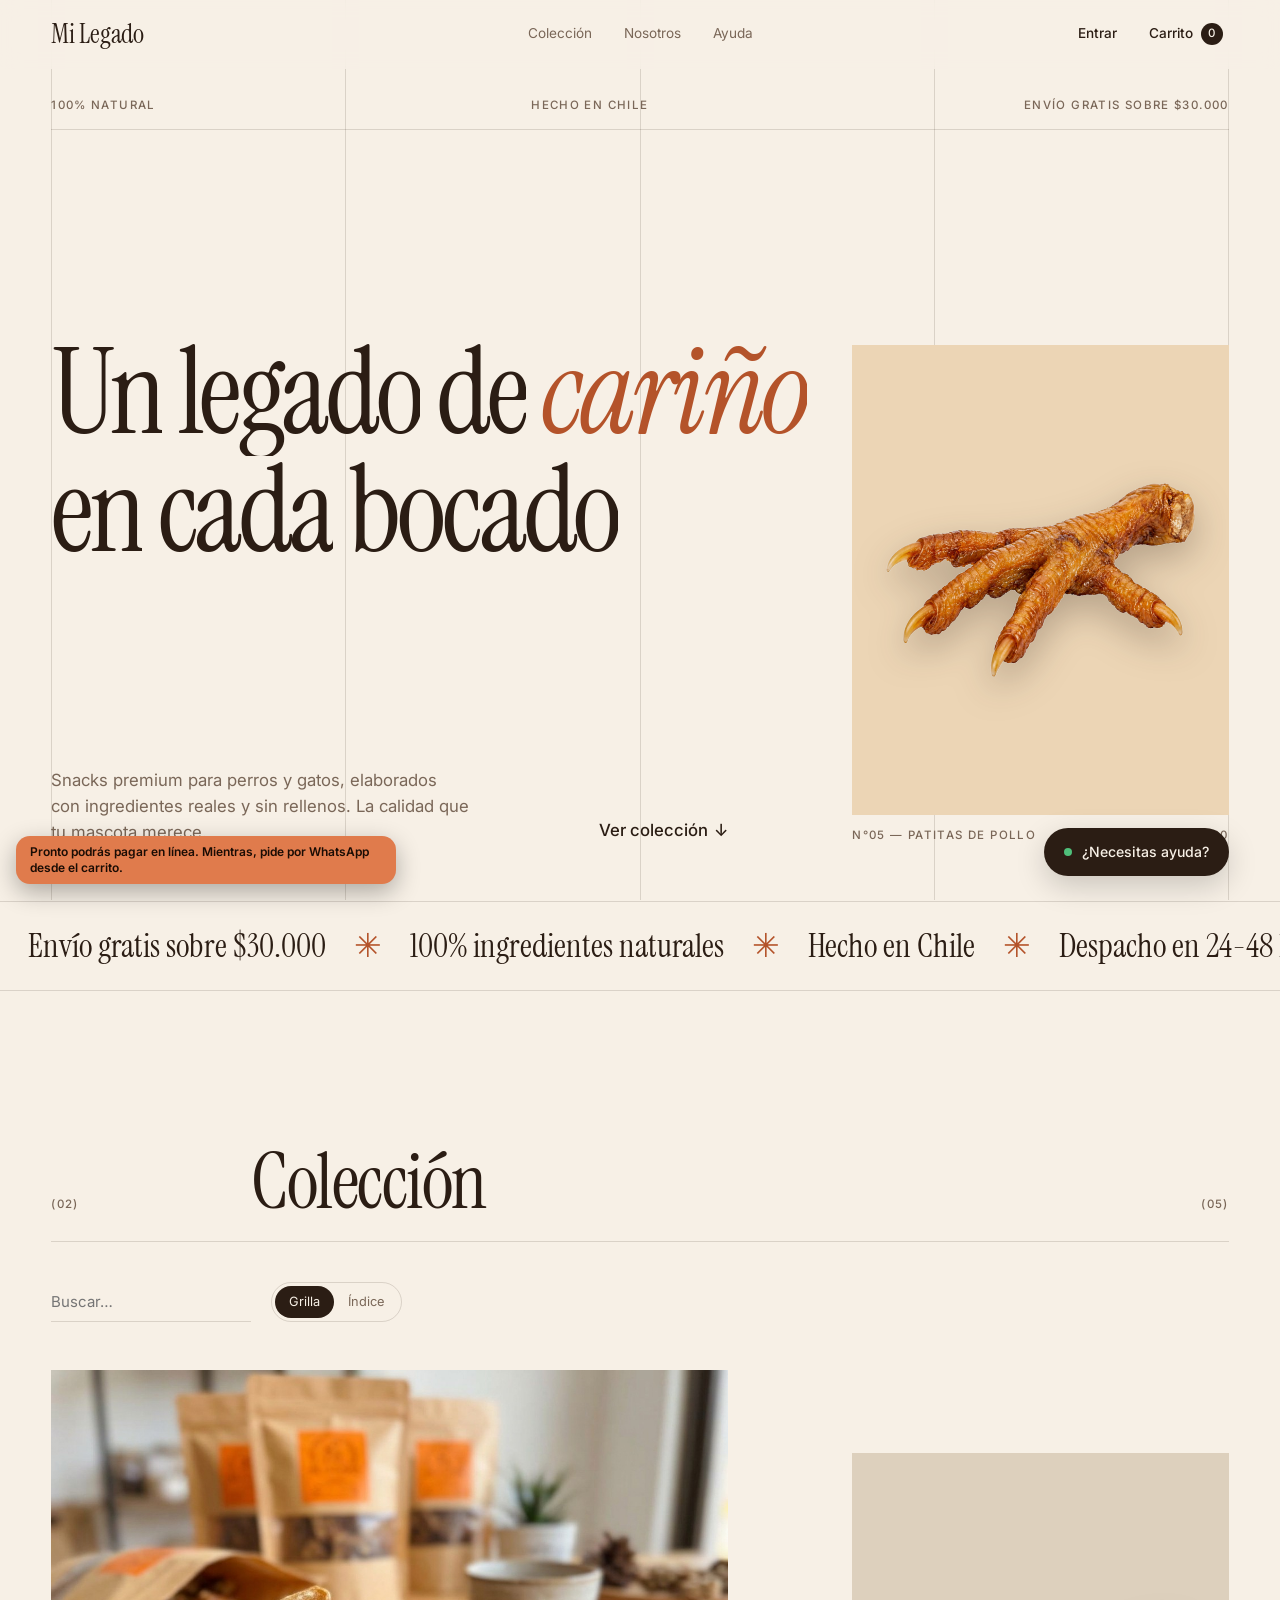
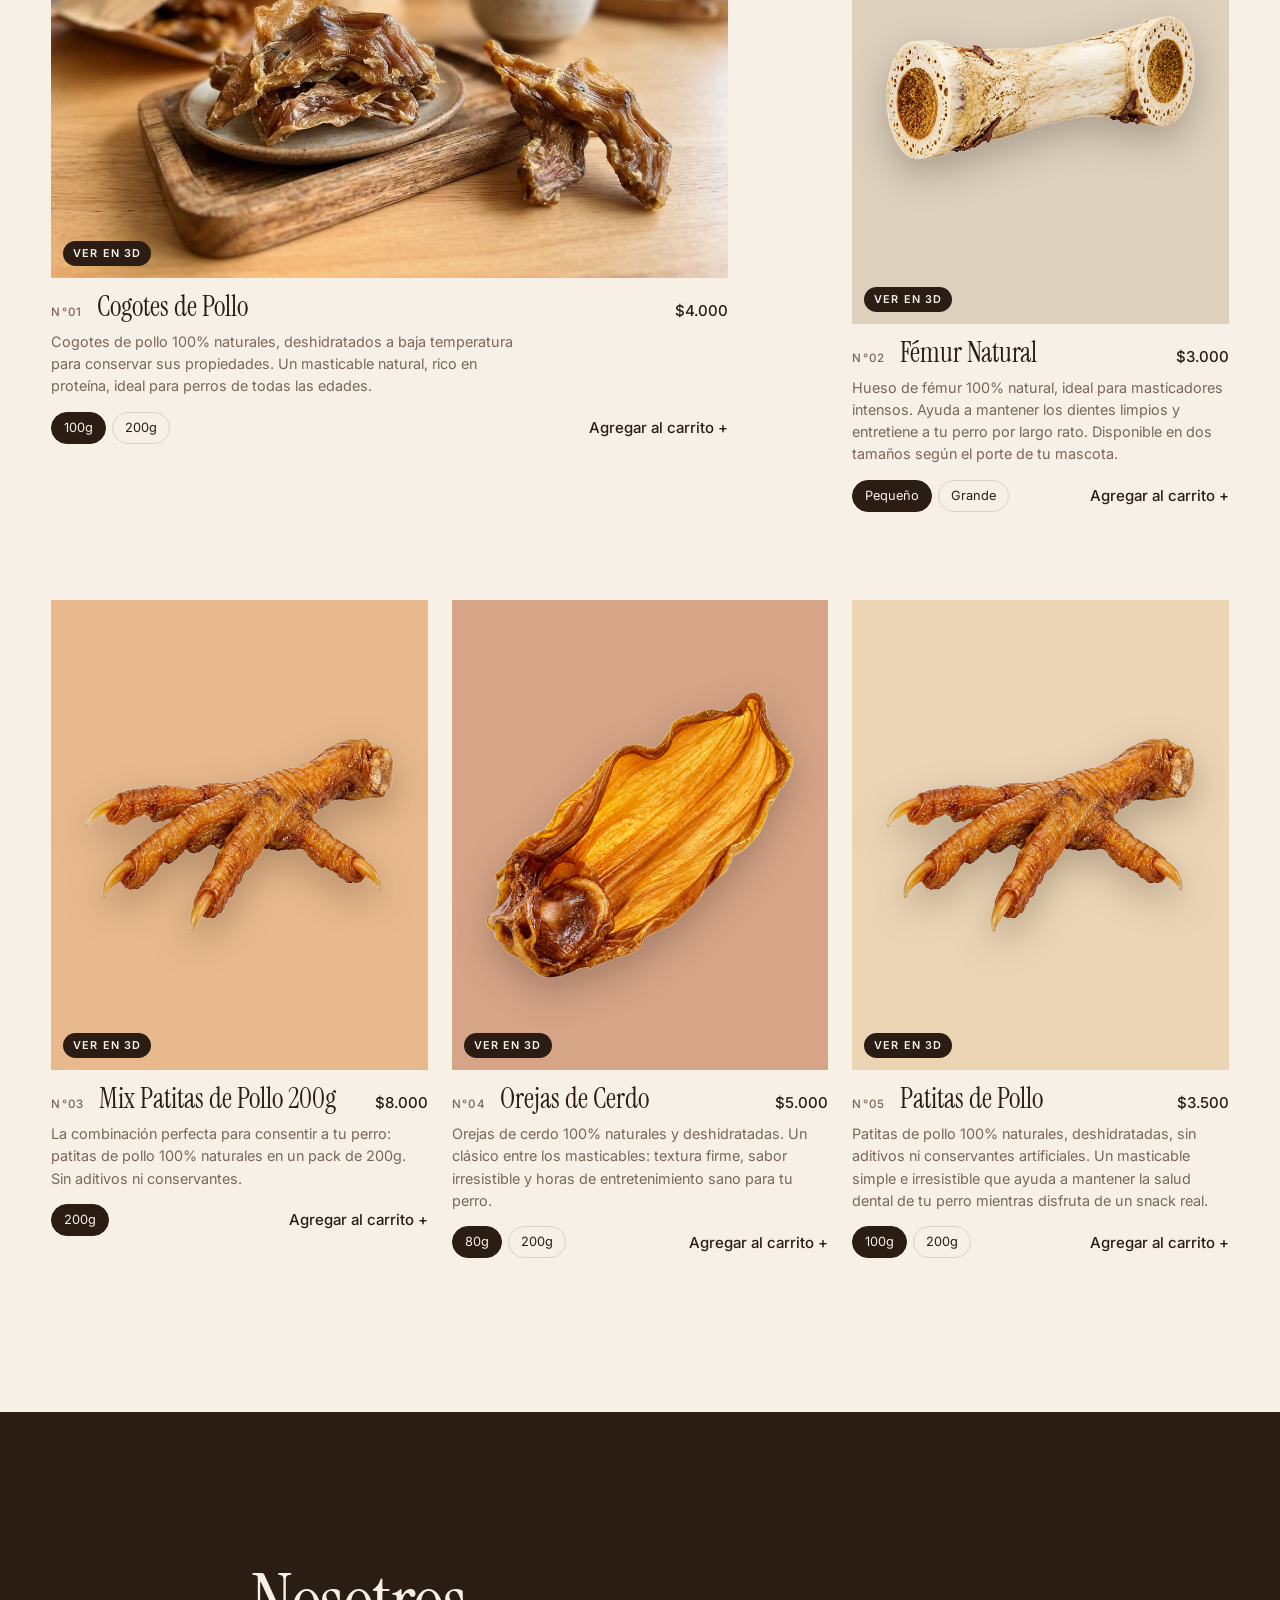
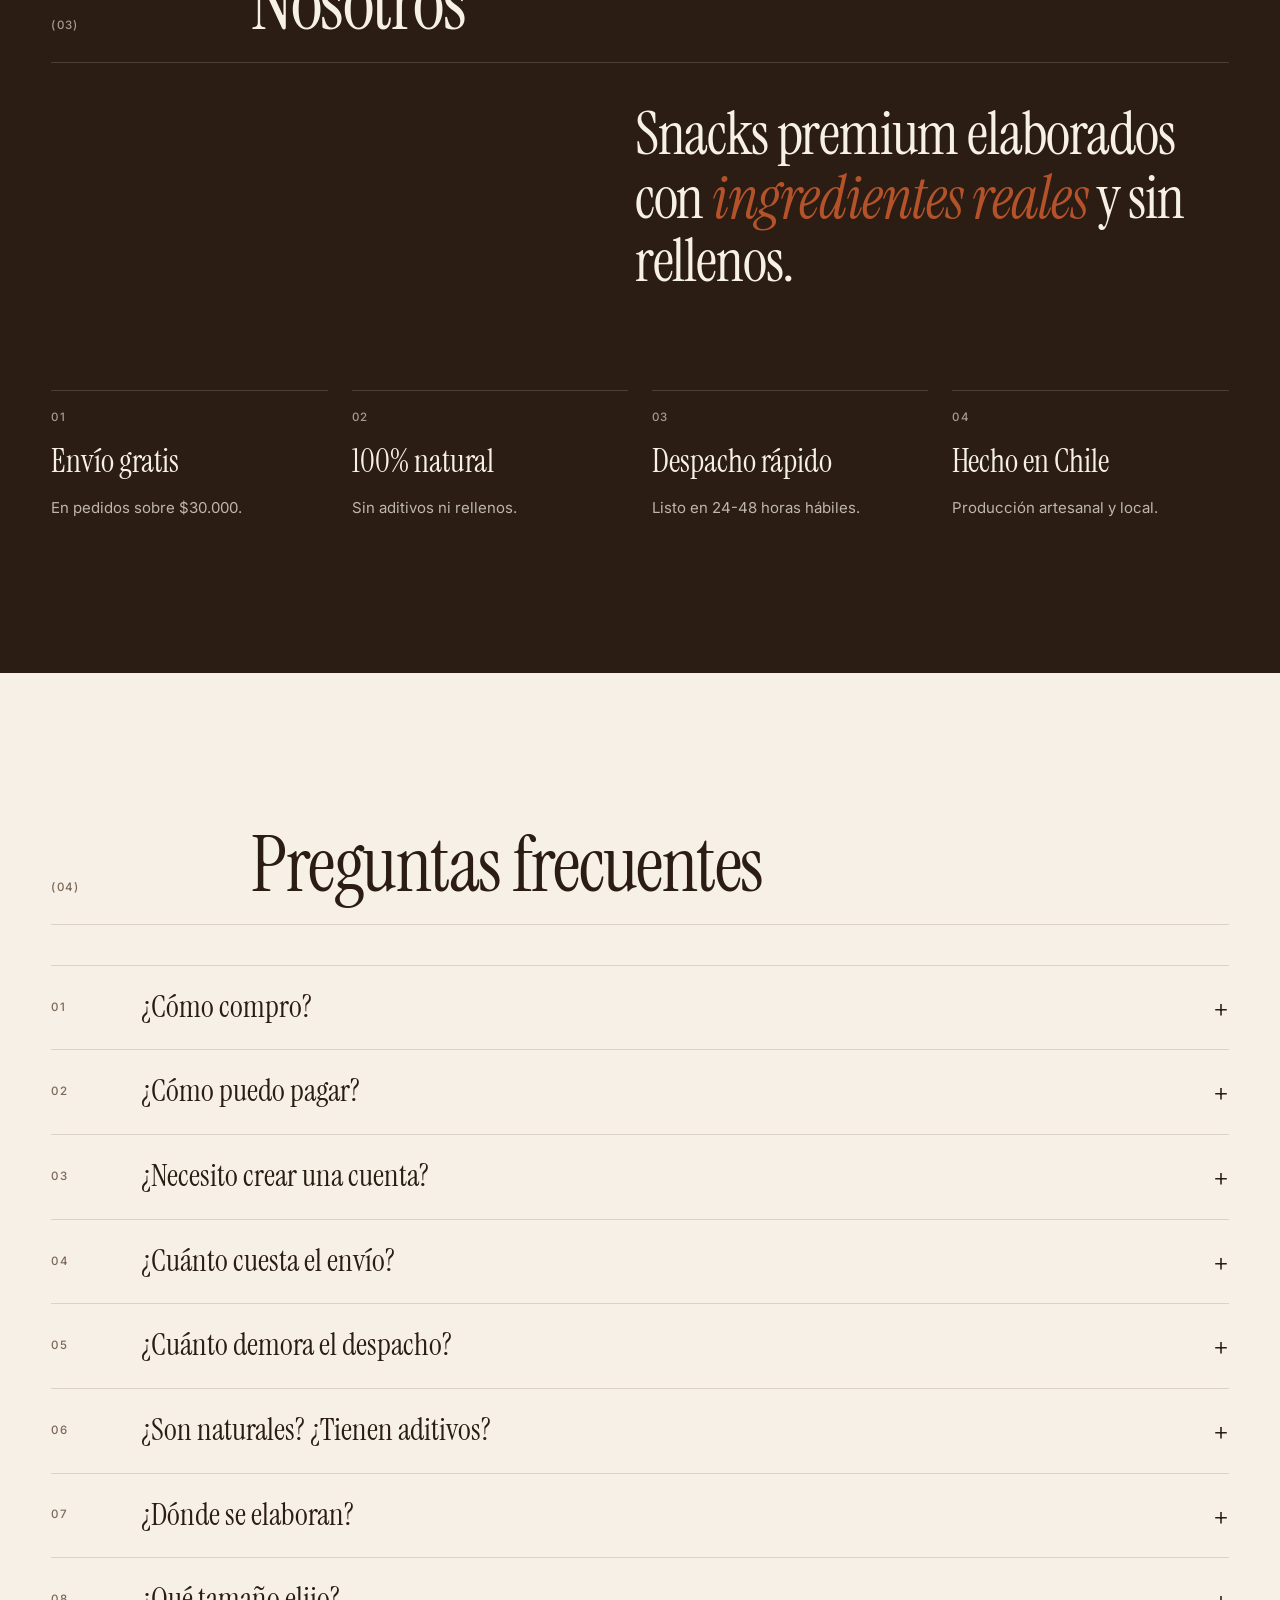
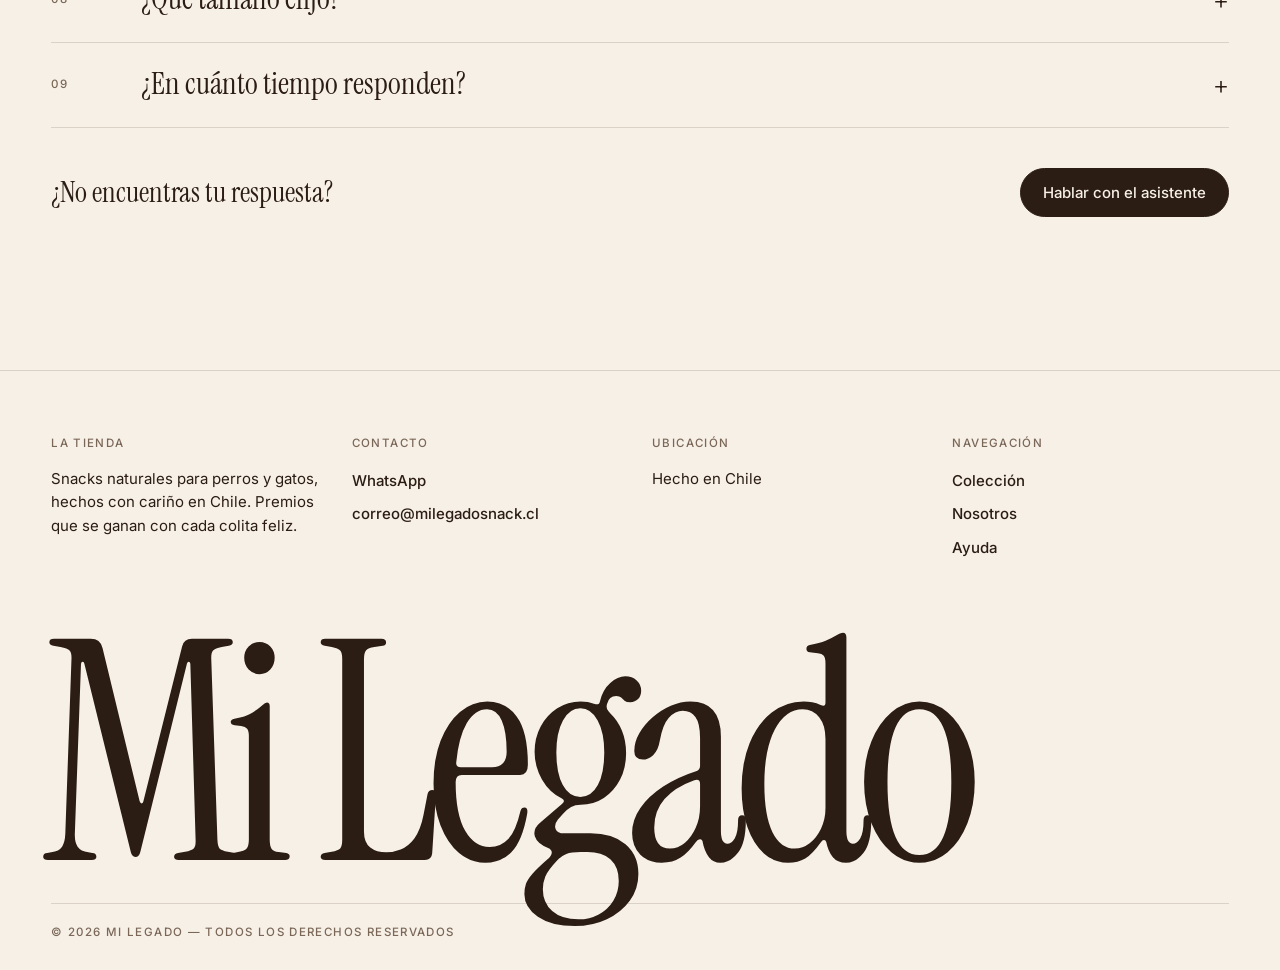
==== index.html @ 140f0224 "Add files via upload" ====
<!doctype html>
<html lang="es">
<head>
  <meta charset="utf-8">
  <meta name="viewport" content="width=device-width, initial-scale=1">
  <title>Mi Legado</title>
  <meta name="description" content="Snacks naturales para perros, hechos con cariño en Chile. Envío gratis sobre $30.000.">
  <meta name="theme-color" content="#2b1d14">
  <link rel="icon" href="data:image/svg+xml,<svg xmlns='http://www.w3.org/2000/svg' viewBox='0 0 100 100'><text y='.9em' font-size='90'>🐾</text></svg>">
  <link rel="preconnect" href="https://fonts.googleapis.com">
  <link rel="preconnect" href="https://fonts.gstatic.com" crossorigin>
  <link rel="stylesheet" href="https://fonts.googleapis.com/css2?family=Instrument+Serif:ital@0;1&family=Inter:wght@400;500;600&display=swap">
  <link rel="stylesheet" href="css/styles.css">
  <!-- Colores propios de cada tienda: se cambian en css/marca.css -->
  <link rel="stylesheet" href="css/marca.css">
  <link rel="stylesheet" href="css/compra.css">
</head>
<body>
  <!-- Líneas verticales de grilla, típicas de las webs de arquitectura -->
  <div class="lineas" aria-hidden="true"><span></span><span></span><span></span><span></span><span></span></div>

  <header class="cabecera" id="cabecera">
    <div class="contenedor cabecera__fila">
      <a href="#inicio" class="marca" id="marca">Atelier</a>
      <nav class="nav" aria-label="Principal">
        <a href="#coleccion">Colección</a>
        <a href="#nosotros">Nosotros</a>
        <a href="#preguntas">Ayuda</a>
      </nav>
      <div class="cabecera__acciones">
        <button type="button" class="btn-carrito" id="abrir-cuenta">Mi cuenta</button>
        <button type="button" class="btn-carrito" id="abrir-carrito" aria-label="Abrir carrito">
          Carrito <span class="contador" id="contador">0</span>
        </button>
      </div>
    </div>
  </header>

  <main id="inicio">
    <section class="contenedor hero">
      <div class="hero__meta etiqueta-texto">
        <span id="hero-etiqueta">(01) Inicio</span>
        <span id="hero-ciudad"></span>
        <span id="hero-envio"></span>
      </div>
      <h1 class="hero__titulo" id="titular"></h1>
      <div class="hero__pie">
        <p class="hero__bajada" id="bajada"></p>
        <a href="#coleccion" class="enlace enlace--grande">Ver colección <span aria-hidden="true">↓</span></a>
      </div>
      <figure class="hero__figura" id="hero-figura"></figure>
    </section>

    <div class="cinta" aria-hidden="true"><div class="cinta__pista" id="cinta"></div></div>

    <section class="contenedor seccion" id="coleccion">
      <header class="seccion__cabecera">
        <span class="etiqueta-texto">(02)</span>
        <h2 class="seccion__titulo">Colección</h2>
        <span class="etiqueta-texto" id="conteo"></span>
      </header>
      <div class="controles">
        <div class="filtros" id="filtros" role="group" aria-label="Categorías"></div>
        <div class="controles__der">
          <input type="search" id="buscar" class="buscador" placeholder="Buscar…" aria-label="Buscar productos">
          <div class="vista" role="group" aria-label="Tipo de vista">
            <button type="button" id="vista-grilla" aria-pressed="true">Grilla</button>
            <button type="button" id="vista-indice" aria-pressed="false">Índice</button>
          </div>
        </div>
      </div>
      <p class="sin-resultados" id="sin-resultados" hidden>No encontramos productos con esa búsqueda.</p>
      <div class="productos" id="productos" data-vista="grilla"></div>
    </section>

    <section class="seccion seccion--oscura" id="nosotros">
      <div class="contenedor">
        <header class="seccion__cabecera">
          <span class="etiqueta-texto">(03)</span>
          <h2 class="seccion__titulo">Nosotros</h2>
        </header>
        <p class="declaracion" id="nosotros-frase"></p>
        <ol class="valores" id="valores"></ol>
      </div>
    </section>

    <section class="contenedor seccion" id="preguntas">
      <header class="seccion__cabecera">
        <span class="etiqueta-texto">(04)</span>
        <h2 class="seccion__titulo">Preguntas frecuentes</h2>
      </header>
      <div class="acordeon" id="acordeon"></div>
      <div class="ayuda-cta">
        <p>¿No encuentras tu respuesta?</p>
        <button type="button" class="btn btn--solido" id="abrir-asistente">Hablar con el asistente</button>
      </div>
    </section>
  </main>

  <footer class="pie">
    <div class="contenedor">
      <div class="pie__columnas">
        <div class="pie__descripcion">
          <p class="etiqueta-texto">La tienda</p>
          <p id="pie-descripcion"></p>
        </div>
        <div>
          <p class="etiqueta-texto">Contacto</p>
          <button type="button" class="enlace" id="pie-whatsapp">WhatsApp</button>
          <a class="enlace" id="pie-correo" href="#"></a>
        </div>
        <div>
          <p class="etiqueta-texto">Ubicación</p>
          <p id="pie-ciudad"></p>
        </div>
        <div>
          <p class="etiqueta-texto">Navegación</p>
          <a class="enlace" href="#coleccion">Colección</a>
          <a class="enlace" href="#nosotros">Nosotros</a>
          <a class="enlace" href="#preguntas">Ayuda</a>
        </div>
      </div>
      <p class="pie__marca" id="pie-marca" aria-hidden="true"></p>
      <p class="pie__legal etiqueta-texto">© <span id="anio"></span> <span id="pie-nombre"></span> — Todos los derechos reservados</p>
    </div>
  </footer>

  <!-- Carrito -->
  <div class="fondo" id="fondo" hidden></div>
  <aside class="carrito" id="carrito" role="dialog" aria-modal="true" aria-labelledby="titulo-carrito" inert>
    <div class="carrito__cabecera">
      <h2 id="titulo-carrito">Carrito</h2>
      <button type="button" class="btn-icono" id="cerrar-carrito" aria-label="Cerrar carrito">✕</button>
    </div>
    <div class="carrito__items" id="items"></div>
    <div class="carrito__pie">
      <div class="envio-gratis" id="envio-gratis" hidden>
        <p id="envio-gratis-texto"></p>
        <div class="envio-gratis__barra"><span id="envio-gratis-barra"></span></div>
      </div>
      <div class="total"><span class="etiqueta-texto">Subtotal</span><strong id="total">$0</strong></div>
      <button type="button" class="btn btn--solido btn--ancho" id="ir-a-pagar">Ir a pagar</button>
      <details class="otra-forma">
        <summary>Prefiero pedir por WhatsApp</summary>
        <label class="campo">Tu nombre
          <input type="text" id="cliente-nombre" autocomplete="name" maxlength="60">
        </label>
        <label class="campo">Notas (dirección, tamaño…)
          <textarea id="cliente-notas" rows="2" maxlength="300"></textarea>
        </label>
        <button type="button" class="btn btn--ancho" id="pedir">Pedir por WhatsApp</button>
      </details>
      <button type="button" class="enlace enlace--suave" id="vaciar">Vaciar carrito</button>
    </div>
  </aside>

  <!-- Pago -->
  <div class="fondo" id="fondo-compra" hidden></div>
  <aside class="panel" id="pago" role="dialog" aria-modal="true" aria-labelledby="titulo-pago" inert>
    <div class="carrito__cabecera">
      <h2 id="titulo-pago">Pagar</h2>
      <button type="button" class="btn-icono" data-cerrar aria-label="Cerrar pago">✕</button>
    </div>
    <form class="panel__cuerpo" id="form-pago" novalidate>
      <p class="aviso-pruebas" id="aviso-pruebas" hidden>Modo de prueba: los pagos son <b>simulados</b> y no se cobra dinero real.</p>
      <p class="panel__sesion" id="pago-sesion"></p>

      <fieldset class="grupo">
        <legend class="etiqueta-texto">1 · Tus datos</legend>
        <label class="campo">Nombre y apellido <input name="nombre" autocomplete="name" maxlength="80" required></label>
        <label class="campo">Correo <input name="email" type="email" autocomplete="email" maxlength="120" required></label>
        <label class="campo">Teléfono <input name="telefono" type="tel" autocomplete="tel" maxlength="20" placeholder="+56 9 1234 5678" required></label>
      </fieldset>

      <fieldset class="grupo" id="grupo-despacho">
        <legend class="etiqueta-texto">2 · Despacho</legend>
        <label class="campo">Dirección <input name="direccion" autocomplete="street-address" maxlength="160" placeholder="Calle, número, depto." required></label>
        <div class="campos-2">
          <label class="campo">Comuna <input name="comuna" autocomplete="address-level2" maxlength="60" required></label>
          <label class="campo">Región <select name="region" id="region" autocomplete="address-level1"></select></label>
        </div>
      </fieldset>

      <fieldset class="grupo">
        <legend class="etiqueta-texto">3 · Cómo quieres pagar</legend>
        <div class="metodos" id="metodos"></div>
      </fieldset>

      <label class="campo">Notas para el pedido (opcional) <textarea name="notas" rows="2" maxlength="300"></textarea></label>
      <label class="check" id="guardar-datos-caja" hidden><input type="checkbox" name="guardarDatos" checked> Guardar mis datos para la próxima compra</label>

      <div class="resumen" id="resumen"></div>
      <p class="error-form" id="error-pago" role="alert" hidden></p>
      <button type="submit" class="btn btn--solido btn--ancho" id="boton-pagar">Pagar</button>
      <p class="nota-segura">🔒 Los datos de tu tarjeta se ingresan directamente en el medio de pago. Nunca pasan por esta página.</p>
    </form>
  </aside>

  <!-- Mi cuenta -->
  <aside class="panel" id="cuenta" role="dialog" aria-modal="true" aria-labelledby="titulo-cuenta" inert>
    <div class="carrito__cabecera">
      <h2 id="titulo-cuenta">Mi cuenta</h2>
      <button type="button" class="btn-icono" data-cerrar aria-label="Cerrar mi cuenta">✕</button>
    </div>
    <div class="panel__cuerpo">
      <!-- Entrar -->
      <form id="form-entrar" class="pasos" data-modo="entrar">
        <p>Entra para comprar más rápido y ver tus pedidos.</p>
        <label class="campo">Correo <input name="email" type="email" autocomplete="username" maxlength="120" required></label>
        <label class="campo">Contraseña <input name="clave" type="password" autocomplete="current-password" maxlength="128" required></label>
        <button type="submit" class="btn btn--solido btn--ancho">Entrar</button>
        <div class="enlaces-cuenta">
          <button type="button" class="enlace" data-ir="crear">Crear una cuenta</button>
          <button type="button" class="enlace enlace--suave" data-ir="recuperar">¿Olvidaste tu contraseña?</button>
        </div>
      </form>
      <!-- Crear cuenta -->
      <form id="form-crear" class="pasos" data-modo="crear" hidden>
        <p>Crea tu cuenta: tus datos quedan guardados para la próxima compra.</p>
        <label class="campo">Correo <input name="email" type="email" autocomplete="username" maxlength="120" required></label>
        <label class="campo">Contraseña <input name="clave" type="password" autocomplete="new-password" minlength="8" maxlength="128" required></label>
        <label class="campo">Repite la contraseña <input name="clave2" type="password" autocomplete="new-password" minlength="8" maxlength="128" required></label>
        <p class="nota-campo">Mínimo 8 caracteres.</p>
        <button type="submit" class="btn btn--solido btn--ancho">Crear cuenta</button>
        <button type="button" class="enlace" data-ir="entrar">Ya tengo cuenta</button>
      </form>
      <!-- Olvidé mi contraseña: 1) pedir código -->
      <form id="form-recuperar" class="pasos" data-modo="recuperar" hidden>
        <p>Te enviaremos un código a tu correo para crear una contraseña nueva.</p>
        <label class="campo">Correo <input name="email" type="email" autocomplete="username" maxlength="120" required></label>
        <button type="submit" class="btn btn--solido btn--ancho">Enviarme el código</button>
        <button type="button" class="enlace" data-ir="entrar">Volver</button>
      </form>
      <!-- Olvidé mi contraseña: 2) código + clave nueva -->
      <form id="form-restablecer" class="pasos" data-modo="restablecer" hidden>
        <p id="restablecer-texto"></p>
        <label class="campo">Código <input name="codigo" inputmode="numeric" autocomplete="one-time-code" maxlength="6" pattern="\d{6}" required></label>
        <label class="campo">Contraseña nueva <input name="clave" type="password" autocomplete="new-password" minlength="8" maxlength="128" required></label>
        <label class="campo">Repite la contraseña <input name="clave2" type="password" autocomplete="new-password" minlength="8" maxlength="128" required></label>
        <button type="submit" class="btn btn--solido btn--ancho">Guardar y entrar</button>
        <button type="button" class="enlace" data-ir="entrar">Volver</button>
      </form>
      <div id="vista-cuenta" class="pasos" hidden>
        <p class="etiqueta-texto" id="cuenta-email"></p>
        <form id="form-perfil" class="pasos">
          <p class="panel__subtitulo">Mis datos</p>
          <label class="campo">Nombre y apellido <input name="nombre" autocomplete="name" maxlength="80"></label>
          <label class="campo">Teléfono <input name="telefono" type="tel" autocomplete="tel" maxlength="20"></label>
          <label class="campo">Dirección <input name="direccion" autocomplete="street-address" maxlength="160"></label>
          <div class="campos-2">
            <label class="campo">Comuna <input name="comuna" autocomplete="address-level2" maxlength="60"></label>
            <label class="campo">Región <select name="region" id="region-perfil" autocomplete="address-level1"></select></label>
          </div>
          <button type="submit" class="btn btn--ancho">Guardar mis datos</button>
        </form>
        <p class="panel__subtitulo">Mis pedidos</p>
        <div id="mis-pedidos" class="mis-pedidos"></div>
        <details class="otra-forma">
          <summary>Cambiar mi contraseña</summary>
          <form id="form-clave" class="pasos">
            <label class="campo">Contraseña actual <input name="actual" type="password" autocomplete="current-password" maxlength="128" required></label>
            <label class="campo">Contraseña nueva <input name="nueva" type="password" autocomplete="new-password" minlength="8" maxlength="128" required></label>
            <label class="campo">Repite la nueva <input name="nueva2" type="password" autocomplete="new-password" minlength="8" maxlength="128" required></label>
            <button type="submit" class="btn btn--ancho">Cambiar contraseña</button>
          </form>
        </details>
        <a class="enlace" id="ir-admin" href="/admin/" hidden>Ir al panel de administración →</a>
        <button type="button" class="enlace enlace--suave" id="salir">Cerrar sesión</button>
      </div>
      <p class="error-form" id="error-cuenta" role="alert" hidden></p>
    </div>
  </aside>

  <!-- Asistente -->
  <button type="button" class="chat-boton" id="chat-boton" aria-expanded="false" aria-controls="chat">
    <span class="chat-boton__punto" aria-hidden="true"></span> ¿Necesitas ayuda?
  </button>
  <section class="chat" id="chat" role="dialog" aria-labelledby="chat-titulo" inert>
    <header class="chat__cabecera">
      <div>
        <p class="chat__titulo" id="chat-titulo">Asistente</p>
        <p class="chat__estado etiqueta-texto"><span class="chat-boton__punto" aria-hidden="true"></span> En línea · responde al instante</p>
      </div>
      <button type="button" class="btn-icono" id="chat-cerrar" aria-label="Cerrar asistente">✕</button>
    </header>
    <div class="chat__mensajes" id="chat-mensajes" aria-live="polite"></div>
    <form class="chat__form" id="chat-form">
      <input type="text" id="chat-input" placeholder="Escribe tu consulta…" autocomplete="off" maxlength="300" aria-label="Escribe tu consulta">
      <button type="submit" class="chat__enviar" aria-label="Enviar">→</button>
    </form>
  </section>

  <div class="aviso" id="aviso" role="status" aria-live="polite"></div>

  <!-- productos.js lo genera el servidor a partir de datos/productos.json -->
  <script src="js/datos.js"></script>
  <script src="js/productos.js"></script>
  <script src="js/app.js"></script>
  <script src="js/asistente.js"></script>
  <script src="js/compra.js"></script>
<div class="aviso-previa" role="note">Pronto podr&aacute;s pagar en l&iacute;nea. Mientras, pide por WhatsApp desde el carrito.</div>
<style>
.aviso-previa{position:fixed;z-index:60;left:16px;bottom:16px;max-width:min(380px,calc(100% - 190px));
  background:#e07b4c;color:#1a0c04;font:600 12px/1.35 Inter,system-ui,sans-serif;padding:8px 14px;border-radius:14px;box-shadow:0 8px 24px rgba(0,0,0,.3)}
@media (max-width:520px){.aviso-previa{max-width:calc(100% - 32px);bottom:72px}}
</style>
<script>
document.addEventListener('click', function (e) {
  var b = e.target.closest && e.target.closest('#ir-a-pagar, #abrir-cuenta');
  if (!b) return;
  e.preventDefault(); e.stopImmediatePropagation();
  var m = 'El pago en lÃ­nea y las cuentas se activan pronto. Mientras, puedes pedir por WhatsApp desde el carrito.';
  if (window.Tienda && Tienda.aviso) Tienda.aviso(m);
}, true);
</script>
</body>
</html>
---- css/styles.css ----
/* =====================================================================
   Estilo editorial inspirado en webs de arquitectura:
   paleta de 3 colores, líneas finas de grilla, mucho aire y tipografía grande.
   Para cambiar la marca, edita solo las variables de :root.
   ===================================================================== */
:root {
  --papel: #efebe4;
  --superficie: #f7f4ef;
  --tinta: #161514;
  --suave: #6d675e;
  --linea: rgba(22, 21, 20, 0.14);
  --acento: #a8613a;            /* cobre */
  --serif: "Instrument Serif", "Times New Roman", Georgia, serif;
  --sans: "Inter", system-ui, -apple-system, "Segoe UI", sans-serif;
  --margen: clamp(16px, 4vw, 56px);
  --ease: cubic-bezier(0.22, 1, 0.36, 1);
  color-scheme: light;
}

@media (prefers-color-scheme: dark) {
  :root {
    --papel: #121110;
    --superficie: #1b1a18;
    --tinta: #ece7df;
    --suave: #9c958a;
    --linea: rgba(236, 231, 223, 0.13);
    --acento: #d28a5c;
    color-scheme: dark;
  }
}

* { box-sizing: border-box; }
[hidden] { display: none !important; }
html { scroll-behavior: smooth; }
body {
  margin: 0;
  background: var(--papel);
  color: var(--tinta);
  font-family: var(--sans);
  font-size: 15px;
  line-height: 1.55;
  -webkit-font-smoothing: antialiased;
}
body.sin-scroll { overflow: hidden; }
h1, h2, h3, p, figure, ol { margin: 0; padding: 0; }
a { color: inherit; }
button, input, textarea { font: inherit; color: inherit; }
::selection { background: var(--acento); color: var(--papel); }
:focus-visible { outline: 2px solid var(--acento); outline-offset: 3px; }

.contenedor { width: calc(100% - 2 * var(--margen)); max-width: 1480px; margin-inline: auto; }
.etiqueta-texto {
  font-family: var(--sans); font-size: 0.72rem; font-weight: 500;
  letter-spacing: 0.12em; text-transform: uppercase; color: var(--suave);
}

/* ----- Líneas de grilla de fondo ----- */
.lineas {
  position: fixed; inset: 0; z-index: 0; pointer-events: none;
  width: calc(100% - 2 * var(--margen)); max-width: 1480px; margin-inline: auto;
  display: grid; grid-template-columns: repeat(4, 1fr);
  border-right: 1px solid var(--linea);
}
.lineas span { border-left: 1px solid var(--linea); }
.lineas span:nth-child(5) { display: none; }
main, .pie, .cabecera { position: relative; z-index: 1; }

/* ----- Enlaces y botones ----- */
.enlace {
  position: relative; display: inline-flex; align-items: center; gap: 6px;
  background: none; border: 0; padding: 2px 0; cursor: pointer;
  text-decoration: none; font-weight: 500; white-space: nowrap;
}
.enlace::after {
  content: ""; position: absolute; left: 0; right: 0; bottom: -1px; height: 1px;
  background: currentColor; transform: scaleX(0); transform-origin: right;
  transition: transform 0.45s var(--ease);
}
.enlace:hover::after, .enlace:focus-visible::after { transform: scaleX(1); transform-origin: left; }
.enlace:disabled { color: var(--suave); cursor: not-allowed; }
.enlace:disabled::after { display: none; }
.enlace--grande { font-size: 1.05rem; }
.enlace--suave { color: var(--suave); align-self: center; font-weight: 400; }

.btn {
  border: 1px solid var(--tinta); border-radius: 999px; padding: 12px 22px;
  cursor: pointer; font-weight: 500; transition: background 0.3s, color 0.3s, opacity 0.3s;
}
.btn--solido { background: var(--tinta); color: var(--papel); }
.btn--solido:hover:not(:disabled) { background: var(--acento); border-color: var(--acento); }
.btn:disabled { opacity: 0.35; cursor: not-allowed; }
.btn--ancho { width: 100%; padding: 15px; }
.btn-icono {
  width: 34px; height: 34px; border-radius: 999px; cursor: pointer; flex: none;
  border: 1px solid var(--linea); background: transparent; transition: border-color 0.3s;
}
.btn-icono:hover { border-color: var(--tinta); }

/* ----- Cabecera ----- */
.cabecera {
  position: sticky; top: 0; z-index: 10;
  background: color-mix(in srgb, var(--papel) 82%, transparent);
  backdrop-filter: blur(10px); -webkit-backdrop-filter: blur(10px);
  border-bottom: 1px solid transparent; transition: border-color 0.3s;
}
.cabecera.con-borde { border-color: var(--linea); }
.cabecera__fila { display: grid; grid-template-columns: 1fr auto 1fr; align-items: center; height: 68px; }
.marca { font-family: var(--serif); font-size: 1.7rem; text-decoration: none; letter-spacing: -0.01em; }
.nav { display: flex; gap: 32px; }
.nav a { text-decoration: none; font-size: 0.85rem; color: var(--suave); transition: color 0.3s; }
.nav a:hover { color: var(--tinta); }
.btn-carrito {
  justify-self: end; display: inline-flex; align-items: center; gap: 8px;
  background: none; border: 0; cursor: pointer; font-size: 0.85rem; font-weight: 500;
}
.contador {
  min-width: 22px; height: 22px; padding: 0 6px; border-radius: 999px;
  display: inline-grid; place-items: center;
  background: var(--tinta); color: var(--papel); font-size: 0.72rem;
}
.contador.salto { animation: salto 0.4s var(--ease); }
@keyframes salto { 50% { transform: scale(1.4); background: var(--acento); } }

/* ----- Portada ----- */
.hero {
  display: grid; grid-template-columns: repeat(12, 1fr); column-gap: 24px;
  min-height: calc(100svh - 68px); padding: 28px 0 56px;
  grid-template-rows: auto 1fr auto;
}
.hero__meta {
  grid-column: 1 / -1; display: flex; justify-content: space-between; gap: 16px;
  padding-bottom: 14px; border-bottom: 1px solid var(--linea);
}
.hero__titulo {
  grid-column: 1 / span 8; grid-row: 2; align-self: center;
  font-family: var(--serif); font-weight: 400;
  font-size: clamp(3.4rem, 9.4vw, 10.5rem); line-height: 0.9; letter-spacing: -0.035em;
  padding: 48px 0 32px;
}
.hero__titulo em, .declaracion em { font-style: italic; color: var(--acento); }
.palabra { display: inline-block; overflow: hidden; vertical-align: top; padding-bottom: 0.08em; }
.palabra__in {
  display: inline-block; transform: translateY(105%);
  animation: subir 1.1s var(--ease) forwards; animation-delay: calc(var(--i) * 70ms + 150ms);
}
@keyframes subir { to { transform: none; } }
.hero__pie {
  grid-column: 1 / span 7; grid-row: 3;
  display: flex; align-items: flex-end; justify-content: space-between; gap: 32px;
}
.hero__bajada { max-width: 38ch; color: var(--suave); font-size: 1.05rem; }
.hero__figura { grid-column: 9 / -1; grid-row: 2 / span 2; align-self: end; display: flex; flex-direction: column; gap: 12px; }
.hero__figura .lamina { aspect-ratio: 4 / 5; }
.hero__figura figcaption { display: flex; justify-content: space-between; gap: 16px; }

/* ----- Láminas (imagen o composición) ----- */
.lamina {
  position: relative; overflow: hidden; width: 100%; aspect-ratio: 4 / 5;
  background: var(--tono); color: color-mix(in srgb, var(--tono) 45%, #1a1714);
}
.lamina svg, .lamina img {
  position: absolute; inset: 0; width: 100%; height: 100%; object-fit: cover;
  transition: transform 1.4s var(--ease);
}
.producto:hover .lamina svg, .producto:hover .lamina img,
.fila:hover .lamina svg, .fila:hover .lamina img { transform: scale(1.06); }

/* ----- Cinta en movimiento ----- */
.cinta {
  position: relative; z-index: 1; overflow: hidden; display: flex;
  border-block: 1px solid var(--linea); background: var(--papel);
}
.cinta__pista { display: flex; animation: cinta 38s linear infinite; }
.cinta__grupo { display: flex; flex: none; }
.cinta__grupo span {
  padding: 18px 28px; font-family: var(--serif); font-size: clamp(1.4rem, 2.6vw, 2.2rem); white-space: nowrap;
}
.cinta__grupo .cinta__sep { color: var(--acento); padding-inline: 0; }
@keyframes cinta { to { transform: translateX(-50%); } }

/* ----- Secciones ----- */
.seccion { padding: clamp(72px, 12vw, 160px) 0; }
.seccion__cabecera {
  display: grid; grid-template-columns: repeat(12, 1fr); column-gap: 24px; align-items: baseline;
  padding-bottom: 20px; margin-bottom: 40px; border-bottom: 1px solid var(--linea);
}
.seccion__cabecera > :first-child { grid-column: 1 / span 2; }
.seccion__titulo {
  grid-column: 3 / span 8; font-family: var(--serif); font-weight: 400;
  font-size: clamp(2.6rem, 6vw, 5.6rem); line-height: 1; letter-spacing: -0.02em;
}
.seccion__cabecera > :nth-child(3) { grid-column: 11 / -1; justify-self: end; }

/* ----- Controles del catálogo ----- */
.controles { display: flex; flex-wrap: wrap; justify-content: space-between; gap: 20px; margin-bottom: 48px; }
.filtros { display: flex; flex-wrap: wrap; gap: 6px 26px; }
.filtro {
  background: none; border: 0; padding: 4px 0; cursor: pointer;
  font-family: var(--serif); font-size: 1.5rem; color: var(--suave); transition: color 0.3s;
}
.filtro sup { font-family: var(--sans); font-size: 0.62rem; margin-left: 3px; letter-spacing: 0.05em; }
.filtro:hover, .filtro[aria-pressed="true"] { color: var(--tinta); }
.filtro[aria-pressed="true"] { font-style: italic; }
.controles__der { display: flex; align-items: center; gap: 20px; }
.buscador {
  width: 200px; padding: 8px 0; border: 0; border-bottom: 1px solid var(--linea);
  background: transparent; outline: none; transition: border-color 0.3s;
}
.buscador:focus { border-color: var(--tinta); }
.vista { display: flex; border: 1px solid var(--linea); border-radius: 999px; padding: 3px; }
.vista button {
  border: 0; background: none; border-radius: 999px; padding: 6px 14px; cursor: pointer;
  font-size: 0.8rem; color: var(--suave);
}
.vista button[aria-pressed="true"] { background: var(--tinta); color: var(--papel); }
.sin-resultados { color: var(--suave); padding: 40px 0; font-family: var(--serif); font-size: 1.6rem; }

/* Vista grilla: composición asimétrica que se repite cada 6 productos */
.productos[data-vista="grilla"] {
  display: grid; grid-template-columns: repeat(12, 1fr); gap: 88px 24px; align-items: start;
}
.producto { grid-column: span 4; display: flex; flex-direction: column; gap: 14px; }
.producto:nth-child(6n + 1) { grid-column: 1 / span 7; }
.producto:nth-child(6n + 1) .lamina { aspect-ratio: 4 / 3; }
.producto:nth-child(6n + 2) { grid-column: 9 / span 4; margin-top: 22%; }
.producto:nth-child(6n + 6) { grid-column: 4 / span 7; }
.producto:nth-child(6n + 6) .lamina { aspect-ratio: 16 / 9; }
.producto__marco { position: relative; }
/* Productos con ficha 3D: toda la foto lleva a la ficha */
.producto__marco--enlace { display: block; color: inherit; overflow: hidden; }
.producto__marco--enlace .lamina img { transition: transform .6s ease; }
/* Fotos de producto sin fondo (.png): se muestran completas, con aire, sobre el tono del producto */
.lamina img[src$=".png"] { object-fit: contain; padding: 9%; filter: drop-shadow(0 14px 18px rgba(43, 29, 20, .28)); }
.producto__marco--enlace:hover .lamina img { transform: scale(1.04); }
.producto__marco .sello--ver { left: 12px; right: auto; bottom: 12px; top: auto; background: var(--tinta); color: var(--papel); }
.producto__enlace { color: inherit; text-decoration: none; }
.producto__enlace:hover { color: var(--acento); }
.producto__fila { display: flex; align-items: baseline; gap: 14px; }
.producto__nombre { flex: 1; font-family: var(--serif); font-weight: 400; font-size: 1.75rem; line-height: 1.1; }
.producto__precio { font-weight: 500; }
.producto__fila--sec { justify-content: space-between; align-items: center; gap: 16px; flex-wrap: wrap; }
.producto__desc { color: var(--suave); font-size: 0.9rem; max-width: 52ch; margin-top: -6px; }
.opciones-producto { display: flex; flex-wrap: wrap; gap: 6px; }
.opcion-producto {
  border: 1px solid var(--linea); background: transparent; border-radius: 999px;
  padding: 5px 12px; font-size: 0.8rem; cursor: pointer; transition: border-color 0.3s, background 0.3s, color 0.3s;
}
.opcion-producto:hover { border-color: var(--tinta); }
.opcion-producto[aria-pressed="true"] { background: var(--tinta); border-color: var(--tinta); color: var(--papel); }
.opcion-producto--agotada { text-decoration: line-through; opacity: 0.55; }
.producto--agotado .lamina { filter: grayscale(1); opacity: 0.55; }
.sello {
  position: absolute; top: 14px; left: 14px; padding: 4px 10px; border-radius: 999px;
  background: var(--papel); color: var(--tinta);
  font-size: 0.68rem; font-weight: 600; letter-spacing: 0.1em; text-transform: uppercase;
}

/* Vista índice: lista tipo "proyectos" de estudio de arquitectura */
.productos[data-vista="indice"] { border-bottom: 1px solid var(--linea); }
.fila {
  display: grid; grid-template-columns: 70px 120px 1fr auto 110px 100px; gap: 20px; align-items: center;
  padding: 18px 0; border-top: 1px solid var(--linea);
}
.fila__miniatura .lamina { aspect-ratio: 4 / 3; }
.fila__nombre {
  font-family: var(--serif); font-weight: 400; font-size: clamp(1.6rem, 3vw, 2.6rem); line-height: 1;
  transition: transform 0.6s var(--ease), color 0.4s;
}
.fila:hover .fila__nombre { transform: translateX(14px); color: var(--acento); }
.fila__precio { font-weight: 500; }
.fila .enlace { justify-self: end; }

/* ----- Nosotros (sección invertida) ----- */
.seccion--oscura { background: var(--tinta); color: var(--papel); --linea: color-mix(in srgb, var(--papel) 16%, transparent); }
.seccion--oscura .etiqueta-texto { color: color-mix(in srgb, var(--papel) 60%, transparent); }
.declaracion {
  font-family: var(--serif); font-size: clamp(2rem, 4.6vw, 4.4rem); line-height: 1.08; letter-spacing: -0.02em;
  max-width: 22ch; margin: 24px 0 96px auto; text-align: left;
}
.valores { list-style: none; display: grid; grid-template-columns: repeat(auto-fit, minmax(200px, 1fr)); gap: 24px; }
.valor { border-top: 1px solid var(--linea); padding-top: 18px; display: flex; flex-direction: column; gap: 10px; }
.valor__titulo { font-family: var(--serif); font-weight: 400; font-size: 2rem; }
.valor p { color: color-mix(in srgb, var(--papel) 72%, transparent); max-width: 30ch; }

/* ----- Preguntas frecuentes ----- */
.acordeon { border-bottom: 1px solid var(--linea); }
.pregunta { border-top: 1px solid var(--linea); }
.pregunta summary {
  display: grid; grid-template-columns: 70px 1fr auto; align-items: center; gap: 20px;
  padding: 22px 0; cursor: pointer; list-style: none;
}
.pregunta summary::-webkit-details-marker { display: none; }
.pregunta__texto { font-family: var(--serif); font-size: clamp(1.4rem, 2.4vw, 2rem); line-height: 1.15; }
.pregunta__icono { font-size: 1.6rem; font-weight: 300; transition: transform 0.4s var(--ease); }
.pregunta[open] .pregunta__icono { transform: rotate(45deg); }
.pregunta__respuesta { padding: 0 0 26px 90px; color: var(--suave); max-width: 70ch; font-size: 1rem; }
.ayuda-cta { display: flex; align-items: center; justify-content: space-between; gap: 20px; flex-wrap: wrap; padding-top: 40px; }
.ayuda-cta p { font-family: var(--serif); font-size: 1.8rem; }

/* ----- Pie ----- */
.pie { border-top: 1px solid var(--linea); padding-top: 64px; background: var(--papel); overflow: hidden; }
.pie__columnas { display: grid; grid-template-columns: repeat(4, 1fr); gap: 24px; }
.pie__columnas > div { display: flex; flex-direction: column; align-items: flex-start; gap: 6px; }
.pie__columnas .etiqueta-texto { margin-bottom: 8px; }
.pie__marca {
  font-family: var(--serif); font-size: clamp(5rem, 24vw, 22rem); line-height: 0.8; letter-spacing: -0.05em;
  margin: 72px 0 0 -0.04em; white-space: nowrap;
}
.pie__legal { padding: 20px 0 28px; border-top: 1px solid var(--linea); margin-top: 24px; }

/* ----- Animación de aparición ----- */
.js .revelar { opacity: 0; transform: translateY(32px); transition: opacity 1s var(--ease), transform 1.1s var(--ease); transition-delay: var(--d, 0ms); }
.js .revelar.visible { opacity: 1; transform: none; }

/* ----- Carrito ----- */
.fondo { position: fixed; inset: 0; z-index: 40; background: rgba(10, 10, 9, 0.45); backdrop-filter: blur(2px); }
.carrito {
  position: fixed; top: 0; right: 0; z-index: 50;
  width: min(440px, 100%); height: 100%; height: 100dvh;
  display: flex; flex-direction: column; background: var(--papel);
  border-left: 1px solid var(--linea);
  transform: translateX(100%); visibility: hidden;
  transition: transform 0.6s var(--ease), visibility 0s linear 0.6s;
}
.carrito.abierto { transform: none; visibility: visible; transition: transform 0.6s var(--ease); }
.carrito__cabecera { display: flex; justify-content: space-between; align-items: center; padding: 20px 24px; border-bottom: 1px solid var(--linea); }
.carrito__cabecera h2 { font-family: var(--serif); font-weight: 400; font-size: 2.2rem; }
.carrito__items { flex: 1; overflow-y: auto; padding: 0 24px; }
.carrito__vacio { color: var(--suave); padding: 48px 0; text-align: center; font-family: var(--serif); font-size: 1.5rem; }
.carrito__pie { display: flex; flex-direction: column; gap: 12px; padding: 20px 24px; border-top: 1px solid var(--linea); }
.item { display: flex; align-items: center; gap: 14px; padding: 16px 0; border-bottom: 1px solid var(--linea); }
.item__miniatura { width: 64px; flex: none; }
.item__miniatura .lamina { aspect-ratio: 1; }
.item__info { flex: 1; min-width: 0; }
.item__nombre { font-family: var(--serif); font-size: 1.3rem; line-height: 1.1; }
.cantidad { display: flex; align-items: center; gap: 8px; }
.cantidad span { min-width: 18px; text-align: center; font-weight: 500; }
.envio-gratis { display: flex; flex-direction: column; gap: 8px; font-size: 0.82rem; }
.envio-gratis__barra { height: 4px; border-radius: 999px; background: var(--linea); overflow: hidden; }
.envio-gratis__barra span { display: block; height: 100%; width: 0; background: var(--acento); transition: width 0.6s var(--ease); }
.envio-gratis.logrado { color: #2f8f5b; font-weight: 600; }
.envio-gratis.logrado .envio-gratis__barra span { background: #2f8f5b; }
.total { display: flex; justify-content: space-between; align-items: baseline; }
.total strong { font-family: var(--serif); font-weight: 400; font-size: 2rem; }
.campo { display: flex; flex-direction: column; gap: 4px; font-size: 0.8rem; color: var(--suave); }
.campo input, .campo textarea {
  padding: 8px 0; border: 0; border-bottom: 1px solid var(--linea); background: transparent;
  resize: vertical; outline: none; color: var(--tinta);
}
.campo input:focus, .campo textarea:focus { border-color: var(--tinta); }

/* ----- Asistente ----- */
.chat-boton {
  position: fixed; right: var(--margen); bottom: 24px; z-index: 30;
  display: inline-flex; align-items: center; gap: 10px;
  padding: 13px 20px; border: 0; border-radius: 999px; cursor: pointer;
  background: var(--tinta); color: var(--papel); font-weight: 500; font-size: 0.88rem;
  box-shadow: 0 10px 30px rgba(0, 0, 0, 0.18);
  transition: transform 0.4s var(--ease), opacity 0.3s;
}
.chat-boton:hover { transform: translateY(-2px); }
.chat-boton[aria-expanded="true"] { opacity: 0; pointer-events: none; transform: translateY(10px); }
.chat-boton__punto {
  display: inline-block; width: 8px; height: 8px; border-radius: 50%; background: #4fbf7a;
  box-shadow: 0 0 0 0 rgba(79, 191, 122, 0.6); animation: pulso 2.2s infinite;
}
@keyframes pulso { 70% { box-shadow: 0 0 0 8px rgba(79, 191, 122, 0); } 100% { box-shadow: 0 0 0 0 rgba(79, 191, 122, 0); } }

.chat {
  position: fixed; right: var(--margen); bottom: 24px; z-index: 35;
  width: min(390px, calc(100% - 2 * var(--margen))); height: min(600px, calc(100dvh - 110px));
  display: flex; flex-direction: column; overflow: hidden;
  background: var(--superficie); border: 1px solid var(--linea); border-radius: 22px;
  box-shadow: 0 24px 60px rgba(0, 0, 0, 0.22);
  opacity: 0; visibility: hidden; transform: translateY(16px) scale(0.98); transform-origin: bottom right;
  transition: opacity 0.35s var(--ease), transform 0.5s var(--ease), visibility 0s linear 0.5s;
}
.chat.abierto { opacity: 1; visibility: visible; transform: none; transition: opacity 0.35s var(--ease), transform 0.5s var(--ease); }
.chat__cabecera { display: flex; justify-content: space-between; align-items: center; padding: 16px 18px; border-bottom: 1px solid var(--linea); }
.chat__titulo { font-family: var(--serif); font-size: 1.6rem; line-height: 1; }
.chat__estado { display: flex; align-items: center; gap: 6px; margin-top: 6px; font-size: 0.64rem; }
.chat__estado .chat-boton__punto { width: 6px; height: 6px; }
.chat__mensajes { flex: 1; overflow-y: auto; padding: 18px; display: flex; flex-direction: column; gap: 10px; scroll-behavior: smooth; }
.burbuja {
  max-width: 86%; padding: 10px 14px; border-radius: 16px; font-size: 0.9rem; line-height: 1.45;
  white-space: pre-line; animation: entrar 0.4s var(--ease);
}
.burbuja--bot { align-self: flex-start; background: var(--papel); border-bottom-left-radius: 4px; }
.burbuja--cliente { align-self: flex-end; background: var(--tinta); color: var(--papel); border-bottom-right-radius: 4px; }
@keyframes entrar { from { opacity: 0; transform: translateY(8px); } }
.escribiendo { display: inline-flex; gap: 4px; padding: 14px; }
.escribiendo span { width: 6px; height: 6px; border-radius: 50%; background: var(--suave); animation: punto 1s infinite; }
.escribiendo span:nth-child(2) { animation-delay: 0.15s; }
.escribiendo span:nth-child(3) { animation-delay: 0.3s; }
@keyframes punto { 50% { opacity: 0.2; transform: translateY(-3px); } }
.opciones { display: flex; flex-wrap: wrap; gap: 6px; align-self: flex-start; max-width: 100%; animation: entrar 0.4s var(--ease); }
.opcion {
  border: 1px solid var(--linea); background: transparent; border-radius: 999px;
  padding: 7px 12px; font-size: 0.8rem; cursor: pointer; transition: border-color 0.3s, background 0.3s;
}
.opcion:hover { border-color: var(--tinta); }
.opcion--fuerte { background: var(--tinta); color: var(--papel); border-color: var(--tinta); }
.opcion--fuerte:hover { background: var(--acento); border-color: var(--acento); }
.ficha {
  align-self: flex-start; width: 86%; display: grid; grid-template-columns: 64px 1fr; gap: 12px; align-items: center;
  padding: 10px; border: 1px solid var(--linea); border-radius: 14px; animation: entrar 0.4s var(--ease);
}
.ficha .lamina { aspect-ratio: 1; border-radius: 8px; }
.ficha__nombre { font-family: var(--serif); font-size: 1.2rem; line-height: 1.1; }
.ficha__datos { font-size: 0.8rem; color: var(--suave); }
.ficha .enlace { font-size: 0.82rem; margin-top: 2px; }
.ficha__botones { display: flex; flex-wrap: wrap; gap: 4px 14px; }
.contacto-humano {
  align-self: stretch; display: flex; flex-direction: column; gap: 8px; padding: 14px;
  border-radius: 14px; background: color-mix(in srgb, #4fbf7a 12%, var(--superficie)); border: 1px solid color-mix(in srgb, #4fbf7a 35%, transparent);
  animation: entrar 0.4s var(--ease); font-size: 0.85rem;
}
.contacto-humano .btn { text-align: center; text-decoration: none; background: #1f8f55; border-color: #1f8f55; color: #fff; }
.contacto-humano .btn:hover { background: #18774a; border-color: #18774a; }
.contacto-humano small { color: var(--suave); }
.chat__form { display: flex; gap: 8px; padding: 12px; border-top: 1px solid var(--linea); }
.chat__form input {
  flex: 1; min-width: 0; padding: 11px 14px; border-radius: 999px; border: 1px solid var(--linea);
  background: var(--papel); outline: none;
}
.chat__form input:focus { border-color: var(--tinta); }
.chat__enviar {
  width: 42px; height: 42px; border-radius: 50%; border: 0; cursor: pointer; flex: none;
  background: var(--tinta); color: var(--papel); font-size: 1.1rem;
}

/* ----- Aviso ----- */
.aviso {
  position: fixed; left: 50%; bottom: 90px; z-index: 60;
  transform: translate(-50%, 16px); opacity: 0; pointer-events: none;
  padding: 11px 20px; border-radius: 999px; background: var(--tinta); color: var(--papel);
  font-size: 0.85rem; font-weight: 500; max-width: calc(100% - 32px); text-align: center;
  transition: opacity 0.3s, transform 0.5s var(--ease);
}
.aviso.visible { opacity: 1; transform: translate(-50%, 0); }

/* ----- Responsive ----- */
@media (max-width: 1024px) {
  .producto, .producto:nth-child(n) { grid-column: span 6; margin-top: 0; }
  .producto:nth-child(3n + 1) { grid-column: 1 / -1; }
  .producto:nth-child(3n + 1) .lamina { aspect-ratio: 16 / 10; }
  .fila { grid-template-columns: 56px 96px 1fr auto 96px 90px; }
  .pie__columnas { grid-template-columns: 1fr 1fr; row-gap: 32px; }
  .lineas { grid-template-columns: repeat(2, 1fr); }
  .lineas span:nth-child(n + 3) { display: none; }
}

@media (max-width: 760px) {
  .nav { display: none; }
  .cabecera__fila { grid-template-columns: 1fr auto; }
  .hero { display: flex; flex-direction: column; gap: 28px; min-height: auto; padding-bottom: 40px; }
  .hero__meta span:nth-child(3) { display: none; }
  .hero__titulo { padding: 24px 0 0; font-size: clamp(3rem, 15vw, 5rem); }
  .hero__pie { flex-direction: column; align-items: flex-start; gap: 18px; }
  .hero__figura { align-self: stretch; }
  .hero__figura .lamina { aspect-ratio: 4 / 3; }
  .seccion__cabecera { display: flex; gap: 14px; }
  .seccion__cabecera > :nth-child(3) { margin-left: auto; }
  .controles { flex-direction: column; }
  .controles__der { justify-content: space-between; }
  .buscador { width: 100%; flex: 1; }
  .productos[data-vista="grilla"] { gap: 56px 16px; }
  .producto, .producto:nth-child(n) { grid-column: 1 / -1; }
  .producto:nth-child(n) .lamina { aspect-ratio: 4 / 3; }
  .fila { grid-template-columns: 72px 1fr auto; gap: 6px 14px; }
  .fila__num { display: none; }
  .fila__miniatura { grid-column: 1; grid-row: 1 / span 3; align-self: start; }
  .fila__nombre { font-size: 1.5rem; grid-column: 2; grid-row: 1; }
  .fila__opciones { grid-column: 2; grid-row: 2; }
  .fila__precio { grid-column: 2; grid-row: 3; }
  .fila .enlace { grid-column: 3; grid-row: 1 / span 3; }
  .declaracion { margin: 16px 0 56px; }
  .valores { grid-template-columns: 1fr; }
  .pregunta summary { grid-template-columns: 34px 1fr auto; gap: 12px; }
  .pregunta__respuesta { padding-left: 46px; }
  .pie__columnas { grid-template-columns: 1fr 1fr; row-gap: 32px; }
  .chat { right: 0; bottom: 0; width: 100%; height: 88dvh; border-radius: 22px 22px 0 0; }
  .chat-boton { right: 16px; bottom: 16px; }
  .lineas { grid-template-columns: 1fr 1fr; }
}

@media (prefers-reduced-motion: reduce) {
  *, *::before, *::after { animation: none !important; transition: none !important; }
  .palabra__in { transform: none; }
  html { scroll-behavior: auto; }
}
---- css/marca.css ----
/* Colores de Mi Legado: crema, café y terracota (similares a su página actual) */
:root {
  --papel: #f7f0e6;
  --superficie: #fffaf3;
  --tinta: #2b1d14;
  --suave: #7a6758;
  --linea: rgba(43, 29, 20, 0.14);
  --acento: #b4532a;
}

@media (prefers-color-scheme: dark) {
  :root {
    --papel: #17110d;
    --superficie: #211913;
    --tinta: #f3e9dc;
    --suave: #b09c8a;
    --linea: rgba(243, 233, 220, 0.13);
    --acento: #e07b4c;
  }
}
---- css/compra.css ----
/* Pago, Mi cuenta, página de pedido y panel de administración */

.cabecera__acciones { justify-self: end; display: flex; align-items: center; gap: 20px; }
.cabecera__fila--simple { grid-template-columns: 1fr auto; }

/* ----- Paneles laterales (pago y cuenta) ----- */
.panel {
  position: fixed; top: 0; right: 0; z-index: 50;
  width: min(520px, 100%); height: 100%; height: 100dvh;
  display: flex; flex-direction: column; background: var(--papel);
  border-left: 1px solid var(--linea);
  transform: translateX(100%); visibility: hidden;
  transition: transform 0.6s var(--ease), visibility 0s linear 0.6s;
}
.panel.abierto { transform: none; visibility: visible; transition: transform 0.6s var(--ease); }
.panel .carrito__cabecera h2 { font-family: var(--serif); font-weight: 400; font-size: 2.2rem; }
.panel__cuerpo { flex: 1; overflow-y: auto; padding: 20px 24px 32px; display: flex; flex-direction: column; gap: 18px; }
.panel__sesion { font-size: 0.88rem; color: var(--suave); }
.panel__subtitulo { font-family: var(--serif); font-size: 1.5rem; margin-top: 8px; }
#fondo-compra { z-index: 45; }

.pasos { display: flex; flex-direction: column; gap: 14px; }
.grupo { border: 0; margin: 0; padding: 0; display: flex; flex-direction: column; gap: 12px; }
.grupo legend { padding: 0; margin-bottom: 10px; }
.campos-2 { display: grid; grid-template-columns: 1fr 1fr; gap: 12px; }
.campo select {
  padding: 8px 0; border: 0; border-bottom: 1px solid var(--linea); background: transparent;
  color: var(--tinta); outline: none; width: 100%;
}
.campo select:focus { border-color: var(--tinta); }
.campo input:user-invalid { border-color: #c0392b; }
.check { display: flex; gap: 8px; align-items: center; font-size: 0.85rem; color: var(--suave); cursor: pointer; }

.aviso-pruebas {
  padding: 10px 14px; border-radius: 10px; font-size: 0.82rem;
  background: color-mix(in srgb, #f0c94a 22%, var(--papel)); border: 1px solid color-mix(in srgb, #f0c94a 60%, transparent);
}
.error-form {
  padding: 10px 14px; border-radius: 10px; font-size: 0.85rem;
  background: color-mix(in srgb, #c0392b 12%, var(--papel)); color: color-mix(in srgb, #c0392b 80%, var(--tinta));
}
.nota-segura { font-size: 0.75rem; color: var(--suave); text-align: center; }

/* Medios de pago */
.metodos { display: flex; flex-direction: column; gap: 8px; }
.metodo {
  display: flex; gap: 12px; align-items: flex-start; padding: 14px; cursor: pointer;
  border: 1px solid var(--linea); border-radius: 12px; transition: border-color 0.3s, background 0.3s;
}
.metodo:hover { border-color: var(--tinta); }
.metodo:has(input:checked) { border-color: var(--tinta); background: var(--superficie); }
.metodo input { margin-top: 3px; accent-color: var(--acento); }
.metodo__texto { display: flex; flex-direction: column; gap: 2px; }
.metodo__texto small { color: var(--suave); font-size: 0.8rem; }

/* Resumen de totales */
.resumen { display: flex; flex-direction: column; gap: 8px; padding: 16px 0; border-top: 1px solid var(--linea); }
.resumen__fila { display: flex; justify-content: space-between; gap: 16px; font-size: 0.9rem; }
.resumen__fila span:first-child { color: var(--suave); }
.resumen__fila--linea { border-top: 1px solid var(--linea); padding-top: 10px; margin-top: 4px; }
.resumen__fila--total { align-items: baseline; }
.resumen__fila--total span { font-family: var(--serif); font-size: 1.9rem; color: var(--tinta) !important; }
.resumen__nota { font-size: 0.78rem; color: var(--suave); }

/* "Prefiero pedir por WhatsApp" en el carrito */
.otra-forma summary { cursor: pointer; font-size: 0.85rem; color: var(--suave); text-align: center; padding: 4px; }
.otra-forma[open] { display: flex; flex-direction: column; gap: 10px; }
.otra-forma .btn { border-color: var(--tinta); background: transparent; }

/* Mis pedidos */
.mis-pedidos { display: flex; flex-direction: column; }
.mi-pedido {
  display: grid; grid-template-columns: 1fr auto auto; gap: 12px; align-items: center;
  padding: 12px 0; border-bottom: 1px solid var(--linea); text-decoration: none;
}
.mi-pedido span:first-child { display: flex; flex-direction: column; }
.mi-pedido small { color: var(--suave); font-size: 0.75rem; }
.mi-pedido:hover strong { color: var(--acento); }

/* Etiquetas de estado */
.estado {
  display: inline-block; padding: 3px 10px; border-radius: 999px; white-space: nowrap;
  font-size: 0.72rem; font-weight: 600; background: var(--linea);
}
.estado--pagado { background: #d8f0e1; color: #1d6b41; }
.estado--enviado, .estado--entregado { background: #dfe9f7; color: #24508f; }
.estado--rechazado, .estado--anulado { background: #f6dcd8; color: #9a2d1f; }
.estado--esperando_transferencia, .estado--pago_al_retirar, .estado--pendiente_pago { background: #f8edcf; color: #8a6312; }

/* ----- Página del pedido y panel ----- */
.hoja { position: relative; z-index: 1; max-width: 720px; padding: 64px 0 96px; display: flex; flex-direction: column; gap: 18px; }
.hoja--ancha { max-width: 1100px; }
.hoja__titulo { font-family: var(--serif); font-weight: 400; font-size: clamp(2.4rem, 6vw, 4.4rem); line-height: 1; letter-spacing: -0.02em; }
.hoja__texto { color: var(--suave); font-size: 1.05rem; max-width: 56ch; }
.hoja__acciones { display: flex; gap: 12px; flex-wrap: wrap; }
.instrucciones {
  white-space: pre-wrap; font-family: var(--sans); font-size: 0.95rem; margin: 0;
  padding: 16px; border-radius: 12px; background: var(--superficie); border: 1px solid var(--linea);
}
.resumen--hoja { margin-top: 12px; }

.ingreso { max-width: 440px; display: flex; flex-direction: column; gap: 20px; }
.panel-admin__cabecera { display: flex; justify-content: space-between; align-items: flex-end; gap: 16px; flex-wrap: wrap; }
.panel-admin__controles { display: flex; gap: 10px; align-items: center; }
.panel-admin__controles select { padding: 10px 12px; border-radius: 999px; border: 1px solid var(--linea); background: var(--superficie); color: var(--tinta); }
.tarjetas-resumen { display: grid; grid-template-columns: repeat(auto-fit, minmax(180px, 1fr)); gap: 12px; }
.tarjeta-resumen { display: flex; flex-direction: column; gap: 6px; padding: 16px; border: 1px solid var(--linea); border-radius: 14px; background: var(--superficie); }
.tarjeta-resumen strong { font-family: var(--serif); font-weight: 400; font-size: 2.2rem; }

.lista-pedidos { display: flex; flex-direction: column; border-top: 1px solid var(--linea); }
.pedido-admin { border-bottom: 1px solid var(--linea); }
.pedido-admin summary {
  display: grid; grid-template-columns: 170px 1fr auto 110px; gap: 16px; align-items: center;
  padding: 16px 4px; cursor: pointer; list-style: none;
}
.pedido-admin summary::-webkit-details-marker { display: none; }
.pedido-admin summary:hover { background: var(--superficie); }
.pedido-admin__codigo, .pedido-admin__cliente { display: flex; flex-direction: column; min-width: 0; }
.pedido-admin small { color: var(--suave); font-size: 0.75rem; }
.pedido-admin__total { text-align: right; }
.pedido-admin__detalle {
  display: grid; grid-template-columns: 1fr 1fr; gap: 20px 32px; padding: 4px 4px 24px; font-size: 0.9rem;
}
.pedido-admin__detalle ul { margin: 6px 0; padding-left: 18px; }
.pedido-admin__detalle p { margin: 4px 0; }
.pedido-admin__acciones { grid-column: 1 / -1; display: flex; gap: 10px; flex-wrap: wrap; }

/* Cuenta: enlaces bajo el formulario de ingreso */
.enlaces-cuenta { display: flex; justify-content: space-between; gap: 12px; flex-wrap: wrap; }
.nota-campo { margin: -8px 0 0; font-size: 0.78rem; color: var(--suave); }

/* Panel: pestañas */
.pestanas { display: flex; gap: 6px; margin: 8px 0 28px; border-bottom: 1px solid var(--linea); }
.pestana {
  font: inherit; font-size: 0.9rem; background: none; border: 0; color: var(--suave); cursor: pointer;
  padding: 10px 14px; border-bottom: 2px solid transparent; margin-bottom: -1px;
}
.pestana[aria-pressed="true"] { color: var(--tinta); border-bottom-color: var(--acento); font-weight: 600; }
.vista-admin { display: flex; flex-direction: column; gap: 20px; }

/* Panel: productos y stock */
.ayuda-stock {
  font-size: 0.88rem; padding: 14px 16px; border-radius: 12px; background: var(--superficie);
  border: 1px solid var(--linea); display: grid; gap: 6px;
}
.ayuda-stock p { margin: 0; }
.lista-productos { display: grid; gap: 16px; }
.producto-admin {
  border: 1px solid var(--linea); border-radius: 14px; padding: 18px; display: grid; gap: 14px;
  background: var(--papel); transition: opacity 0.2s;
}
.producto-admin.guardando { opacity: 0.5; pointer-events: none; }
.producto-admin--pausado { background: var(--superficie); }
.producto-admin--pausado .stock-fila { opacity: 0.55; }
.producto-admin__cabecera { display: flex; justify-content: space-between; align-items: center; gap: 12px; flex-wrap: wrap; }
.producto-admin__cabecera h2 { margin: 0; font-family: var(--serif); font-weight: 400; font-size: 1.6rem; }
.producto-admin__pie { display: flex; justify-content: flex-end; }
.interruptor { display: inline-flex; align-items: center; gap: 8px; font-size: 0.85rem; cursor: pointer; }
.interruptor input { width: 18px; height: 18px; accent-color: var(--acento); }
.stock-fila {
  display: grid; grid-template-columns: 1.2fr 1fr 1fr 1.3fr; gap: 12px; align-items: end;
  padding-top: 14px; border-top: 1px solid var(--linea);
}
/* Sin min-width: 0 los campos de número estiran la grilla y la tarjeta se sale de la pantalla en celular */
.producto-admin, .stock-fila > * { min-width: 0; }
.stock-fila input { width: 100%; min-width: 0; box-sizing: border-box; }
.stock-fila__nombre { display: flex; flex-direction: column; gap: 4px; align-self: center; }
.stock-estado { font-size: 0.78rem; color: var(--suave); }
.stock-estado--agotado { color: #c0392b; font-weight: 600; }
.stock-sumar { display: flex; gap: 6px; }
.stock-sumar input { flex: 1; min-width: 0; }
.btn-sumar { padding: 0 16px; font-size: 1.1rem; }

@media (max-width: 760px) {
  .stock-fila { grid-template-columns: 1fr 1fr; }
  .stock-fila__nombre { grid-column: 1 / -1; flex-direction: row; justify-content: space-between; }
  .cabecera__acciones { gap: 14px; }
  .campos-2 { grid-template-columns: 1fr; }
  .pedido-admin summary { grid-template-columns: 1fr auto; }
  .pedido-admin__cliente { grid-column: 1; }
  .pedido-admin__detalle { grid-template-columns: 1fr; }
  .hoja { padding-top: 40px; }
}
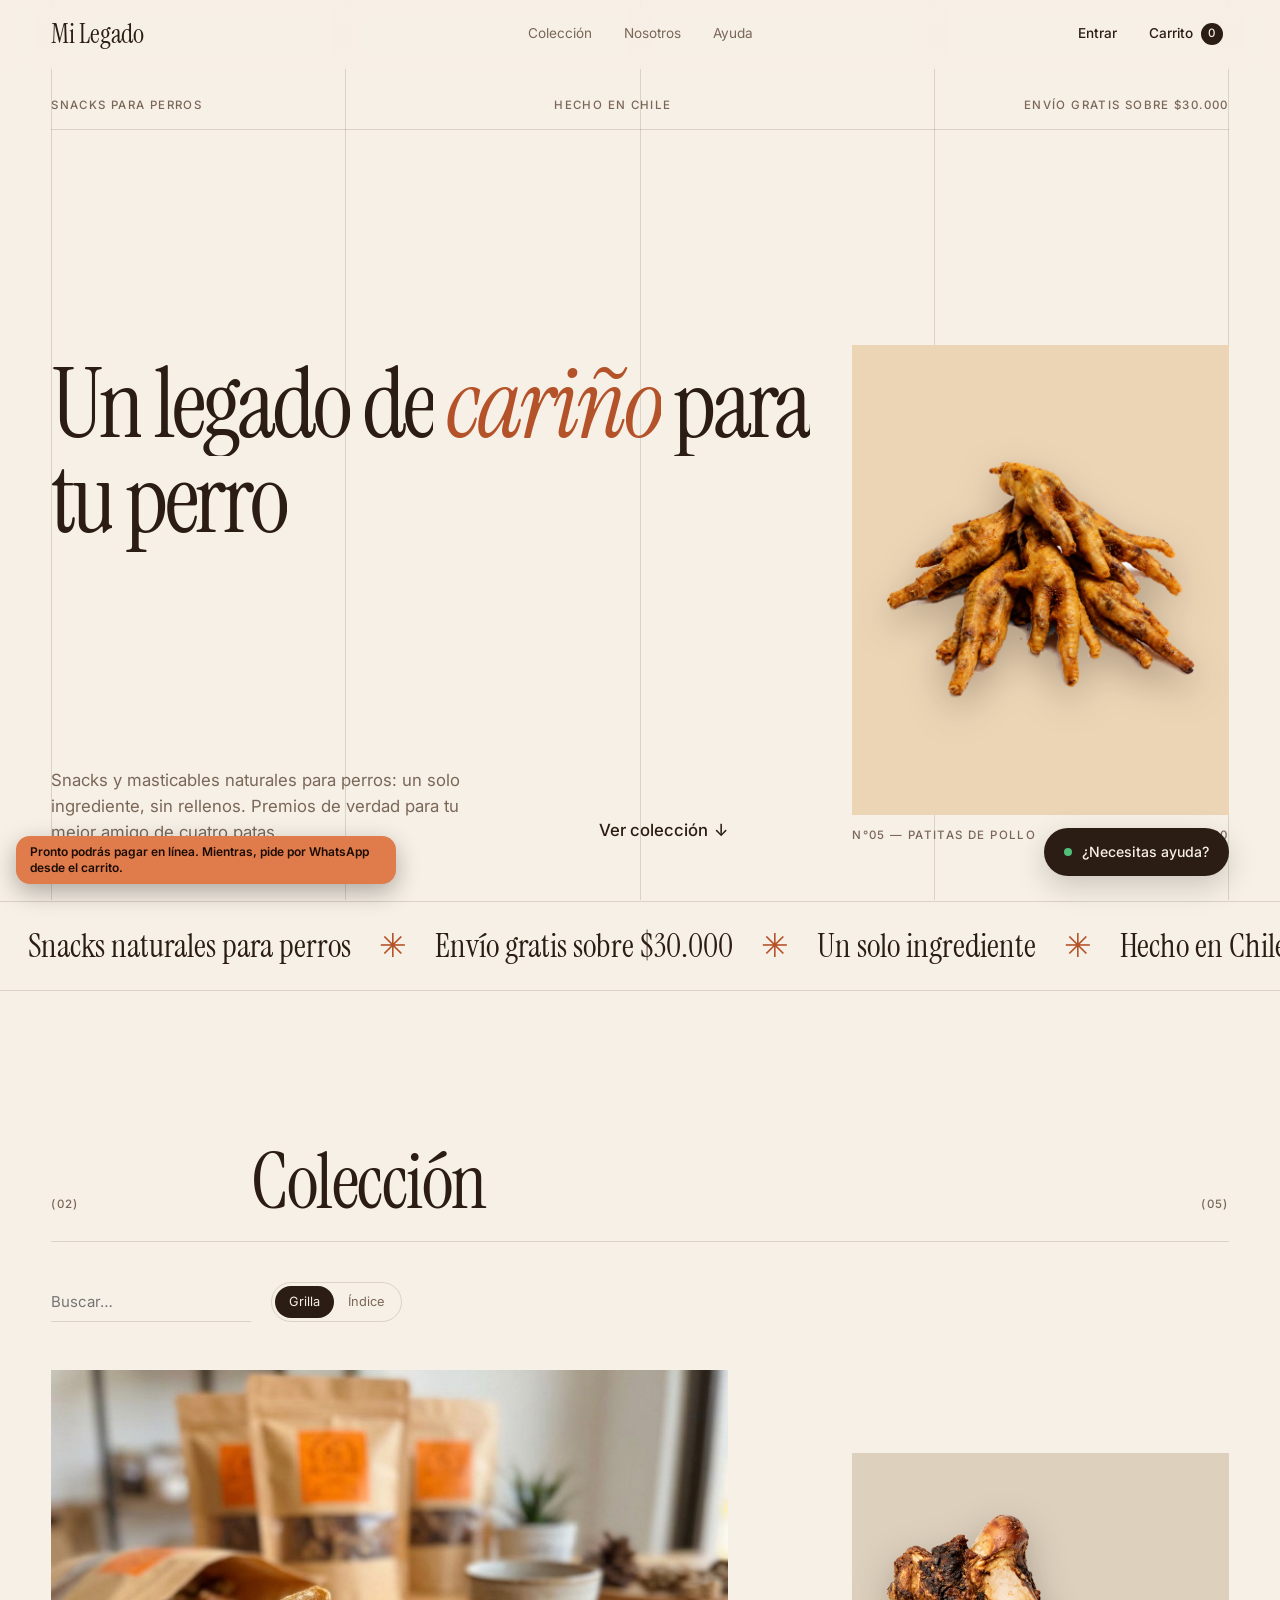
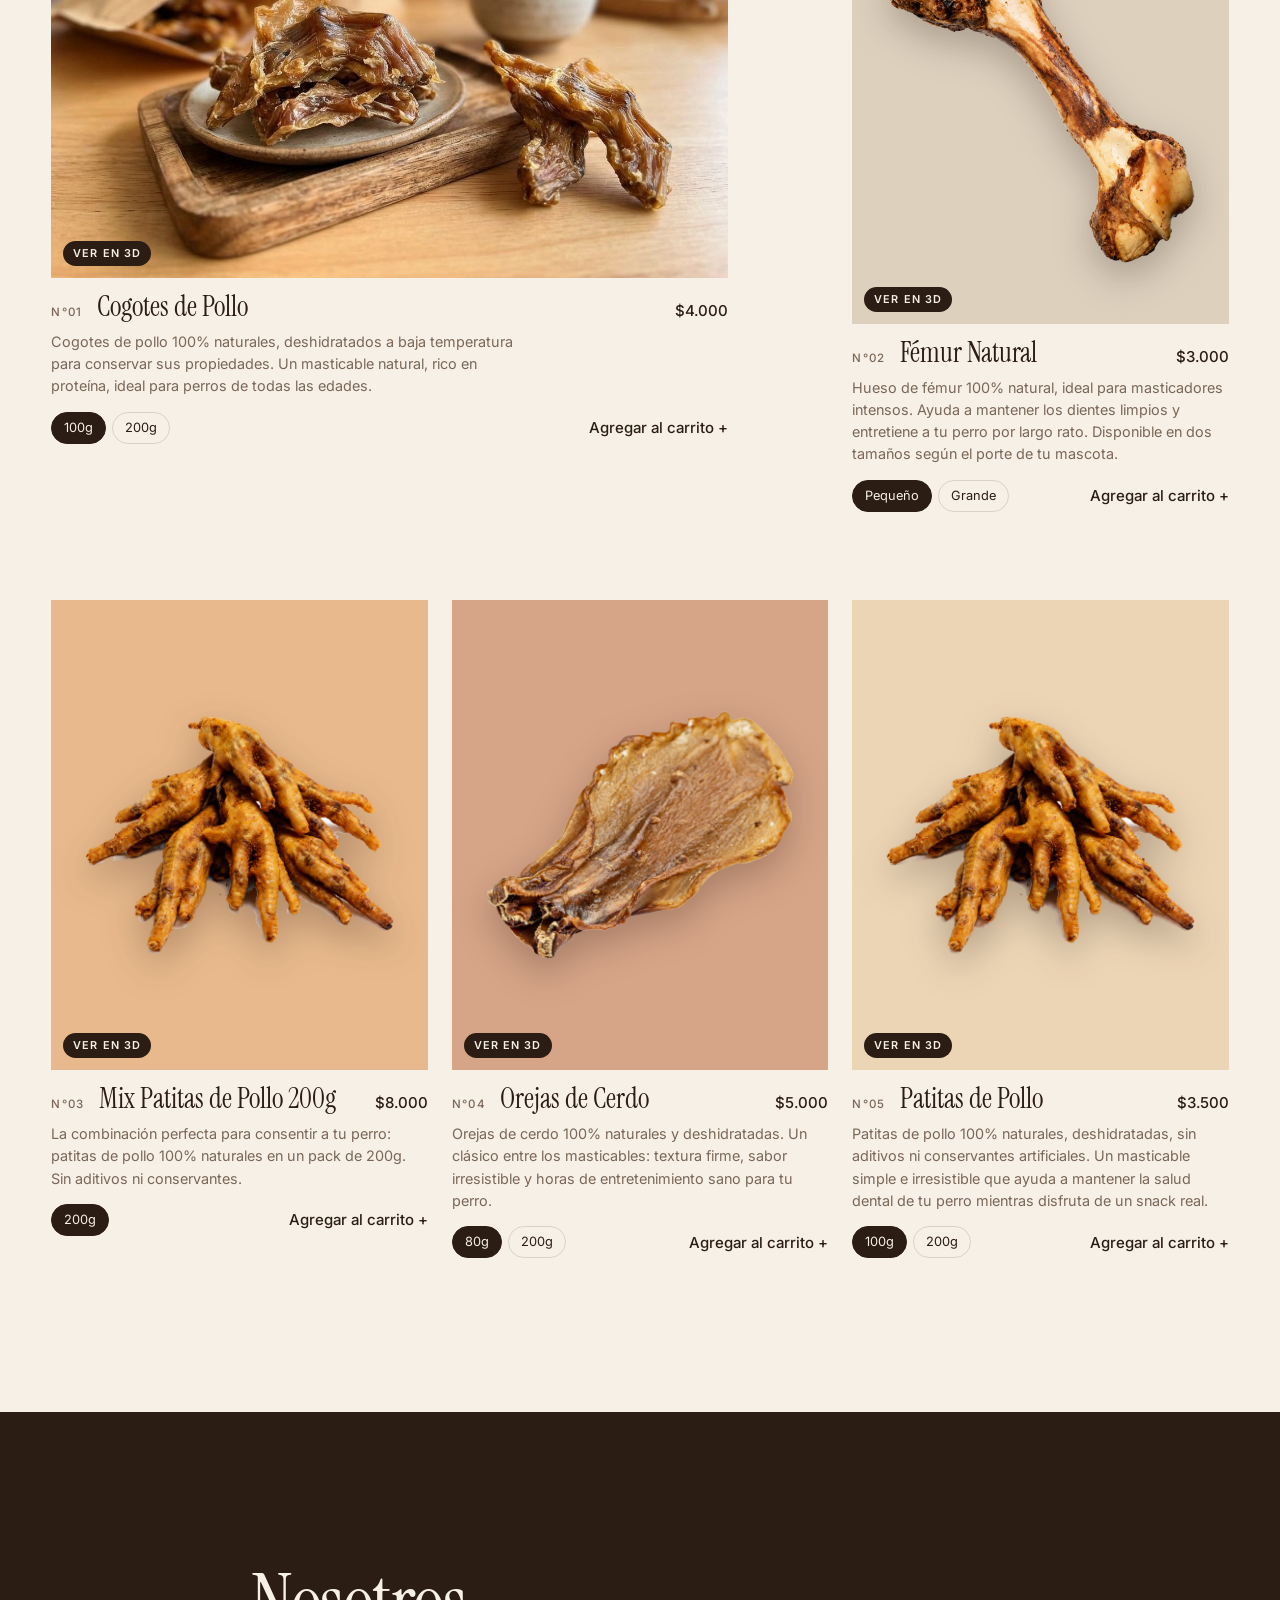
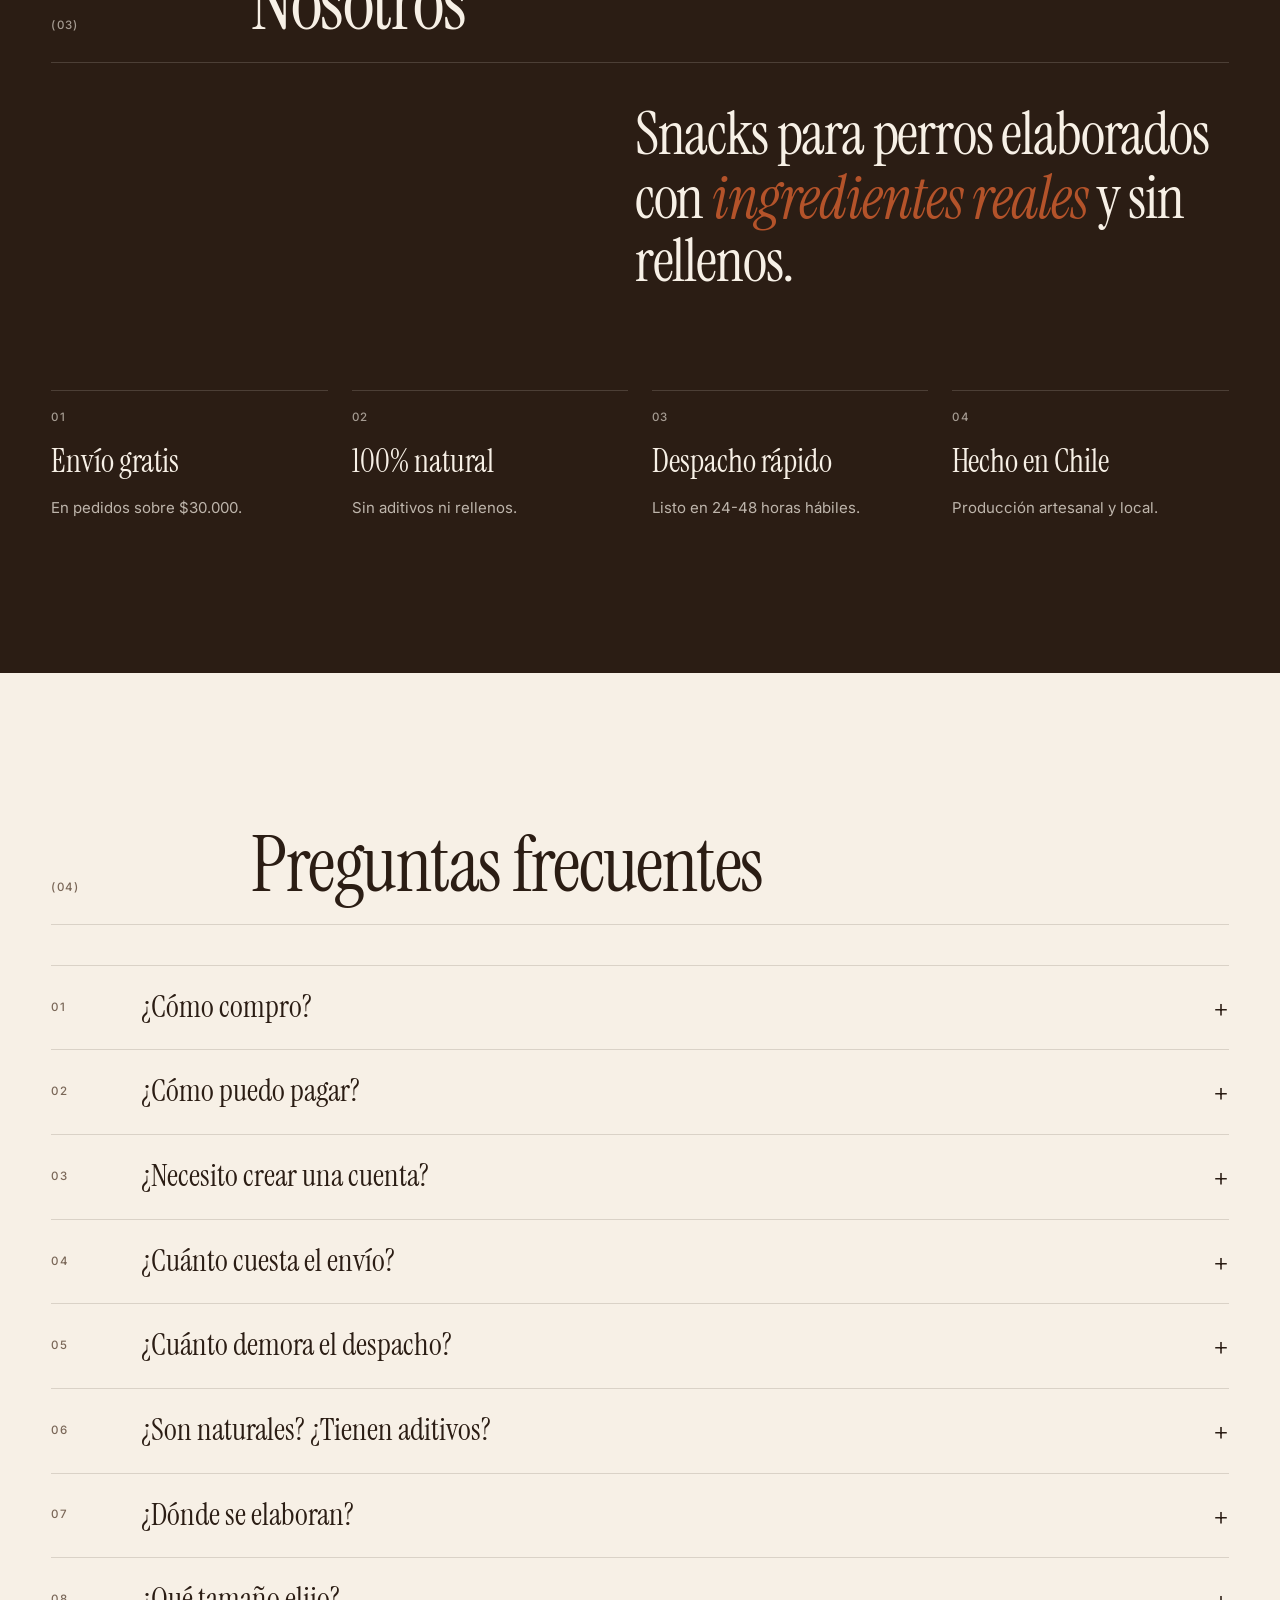
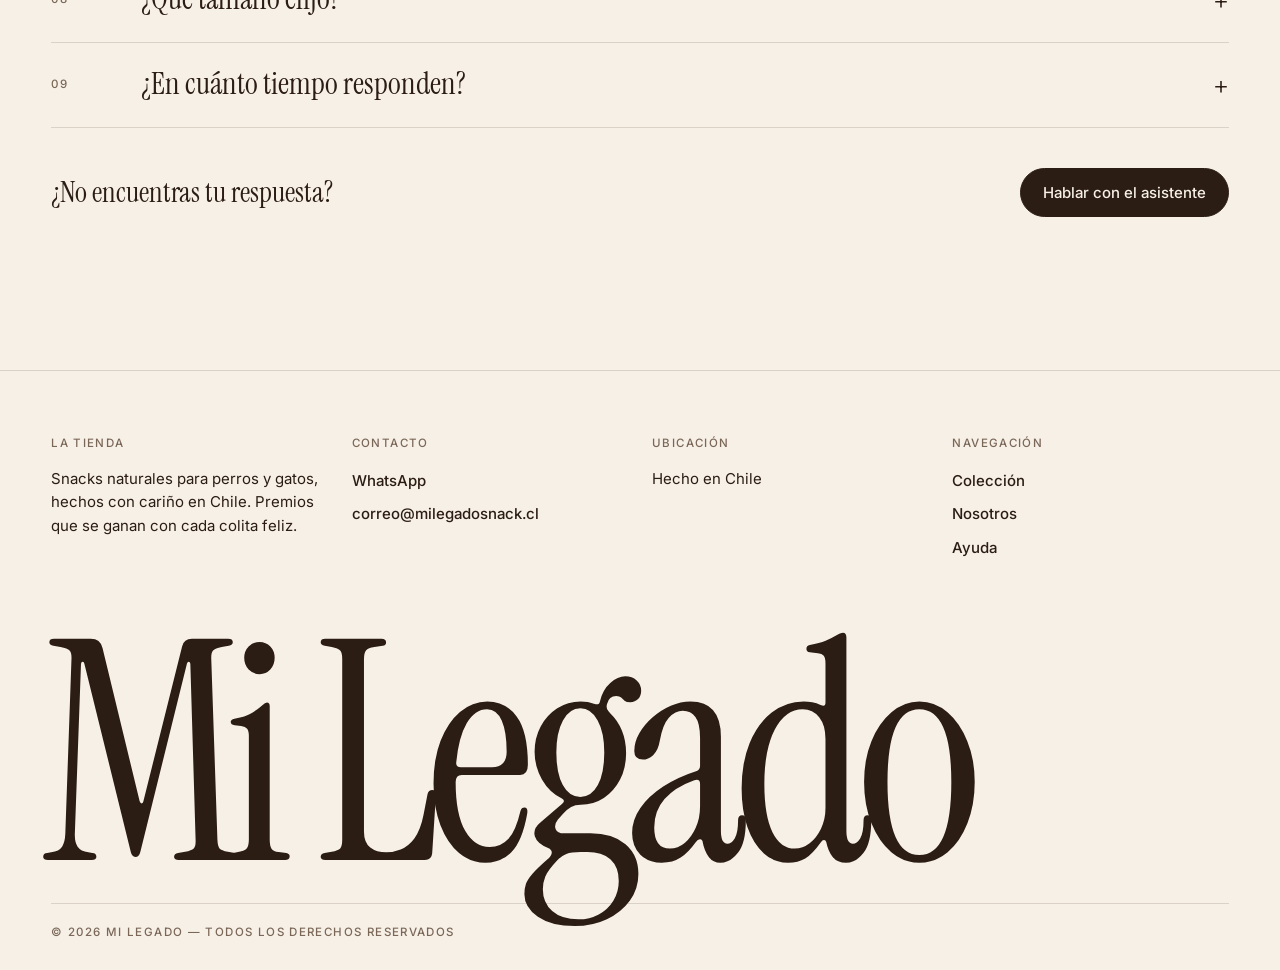
==== commit 4736a0de: "Add files via upload" ====
--- a/index.html
+++ b/index.html
@@ -10,10 +10,10 @@
   <link rel="preconnect" href="https://fonts.googleapis.com">
   <link rel="preconnect" href="https://fonts.gstatic.com" crossorigin>
   <link rel="stylesheet" href="https://fonts.googleapis.com/css2?family=Instrument+Serif:ital@0;1&family=Inter:wght@400;500;600&display=swap">
-  <link rel="stylesheet" href="css/styles.css">
+  <link rel="stylesheet" href="css/styles.css?v=202611252207">
   <!-- Colores propios de cada tienda: se cambian en css/marca.css -->
-  <link rel="stylesheet" href="css/marca.css">
-  <link rel="stylesheet" href="css/compra.css">
+  <link rel="stylesheet" href="css/marca.css?v=202611252207">
+  <link rel="stylesheet" href="css/compra.css?v=202611252207">
 </head>
 <body>
   <!-- Líneas verticales de grilla, típicas de las webs de arquitectura -->
@@ -293,11 +293,11 @@
   <div class="aviso" id="aviso" role="status" aria-live="polite"></div>
 
   <!-- productos.js lo genera el servidor a partir de datos/productos.json -->
-  <script src="js/datos.js"></script>
-  <script src="js/productos.js"></script>
-  <script src="js/app.js"></script>
-  <script src="js/asistente.js"></script>
-  <script src="js/compra.js"></script>
+  <script src="js/datos.js?v=202611252207"></script>
+  <script src="js/productos.js?v=202611252207"></script>
+  <script src="js/app.js?v=202611252207"></script>
+  <script src="js/asistente.js?v=202611252207"></script>
+  <script src="js/compra.js?v=202611252207"></script>
 <div class="aviso-previa" role="note">Pronto podr&aacute;s pagar en l&iacute;nea. Mientras, pide por WhatsApp desde el carrito.</div>
 <style>
 .aviso-previa{position:fixed;z-index:60;left:16px;bottom:16px;max-width:min(380px,calc(100% - 190px));
--- a/css/styles.css
+++ b/css/styles.css
@@ -134,16 +134,17 @@
 .hero__titulo {
   grid-column: 1 / span 8; grid-row: 2; align-self: center;
   font-family: var(--serif); font-weight: 400;
-  font-size: clamp(3.4rem, 9.4vw, 10.5rem); line-height: 0.9; letter-spacing: -0.035em;
+  font-size: clamp(3rem, 7.6vw, 8rem); line-height: 0.9; letter-spacing: -0.035em;
   padding: 48px 0 32px;
 }
 .hero__titulo em, .declaracion em { font-style: italic; color: var(--acento); }
 .palabra { display: inline-block; overflow: hidden; vertical-align: top; padding-bottom: 0.08em; }
+/* La palabra queda visible por defecto; la animación solo la hace subir (si el navegador no anima, igual se lee) */
 .palabra__in {
-  display: inline-block; transform: translateY(105%);
-  animation: subir 1.1s var(--ease) forwards; animation-delay: calc(var(--i) * 70ms + 150ms);
-}
-@keyframes subir { to { transform: none; } }
+  display: inline-block;
+  animation: subir 1.1s var(--ease) both; animation-delay: calc(var(--i) * 70ms + 150ms);
+}
+@keyframes subir { from { transform: translateY(105%); } to { transform: none; } }
 .hero__pie {
   grid-column: 1 / span 7; grid-row: 3;
   display: flex; align-items: flex-end; justify-content: space-between; gap: 32px;
@@ -230,7 +231,7 @@
 .producto__marco--enlace { display: block; color: inherit; overflow: hidden; }
 .producto__marco--enlace .lamina img { transition: transform .6s ease; }
 /* Fotos de producto sin fondo (.png): se muestran completas, con aire, sobre el tono del producto */
-.lamina img[src$=".png"] { object-fit: contain; padding: 9%; filter: drop-shadow(0 14px 18px rgba(43, 29, 20, .28)); }
+.lamina img[src*=".png"] { object-fit: contain; padding: 9%; filter: drop-shadow(0 14px 18px rgba(43, 29, 20, .28)); }
 .producto__marco--enlace:hover .lamina img { transform: scale(1.04); }
 .producto__marco .sello--ver { left: 12px; right: auto; bottom: 12px; top: auto; background: var(--tinta); color: var(--papel); }
 .producto__enlace { color: inherit; text-decoration: none; }
@@ -455,7 +456,7 @@
   .cabecera__fila { grid-template-columns: 1fr auto; }
   .hero { display: flex; flex-direction: column; gap: 28px; min-height: auto; padding-bottom: 40px; }
   .hero__meta span:nth-child(3) { display: none; }
-  .hero__titulo { padding: 24px 0 0; font-size: clamp(3rem, 15vw, 5rem); }
+  .hero__titulo { padding: 16px 0 0; font-size: clamp(2.6rem, 12.5vw, 4rem); }
   .hero__pie { flex-direction: column; align-items: flex-start; gap: 18px; }
   .hero__figura { align-self: stretch; }
   .hero__figura .lamina { aspect-ratio: 4 / 3; }
